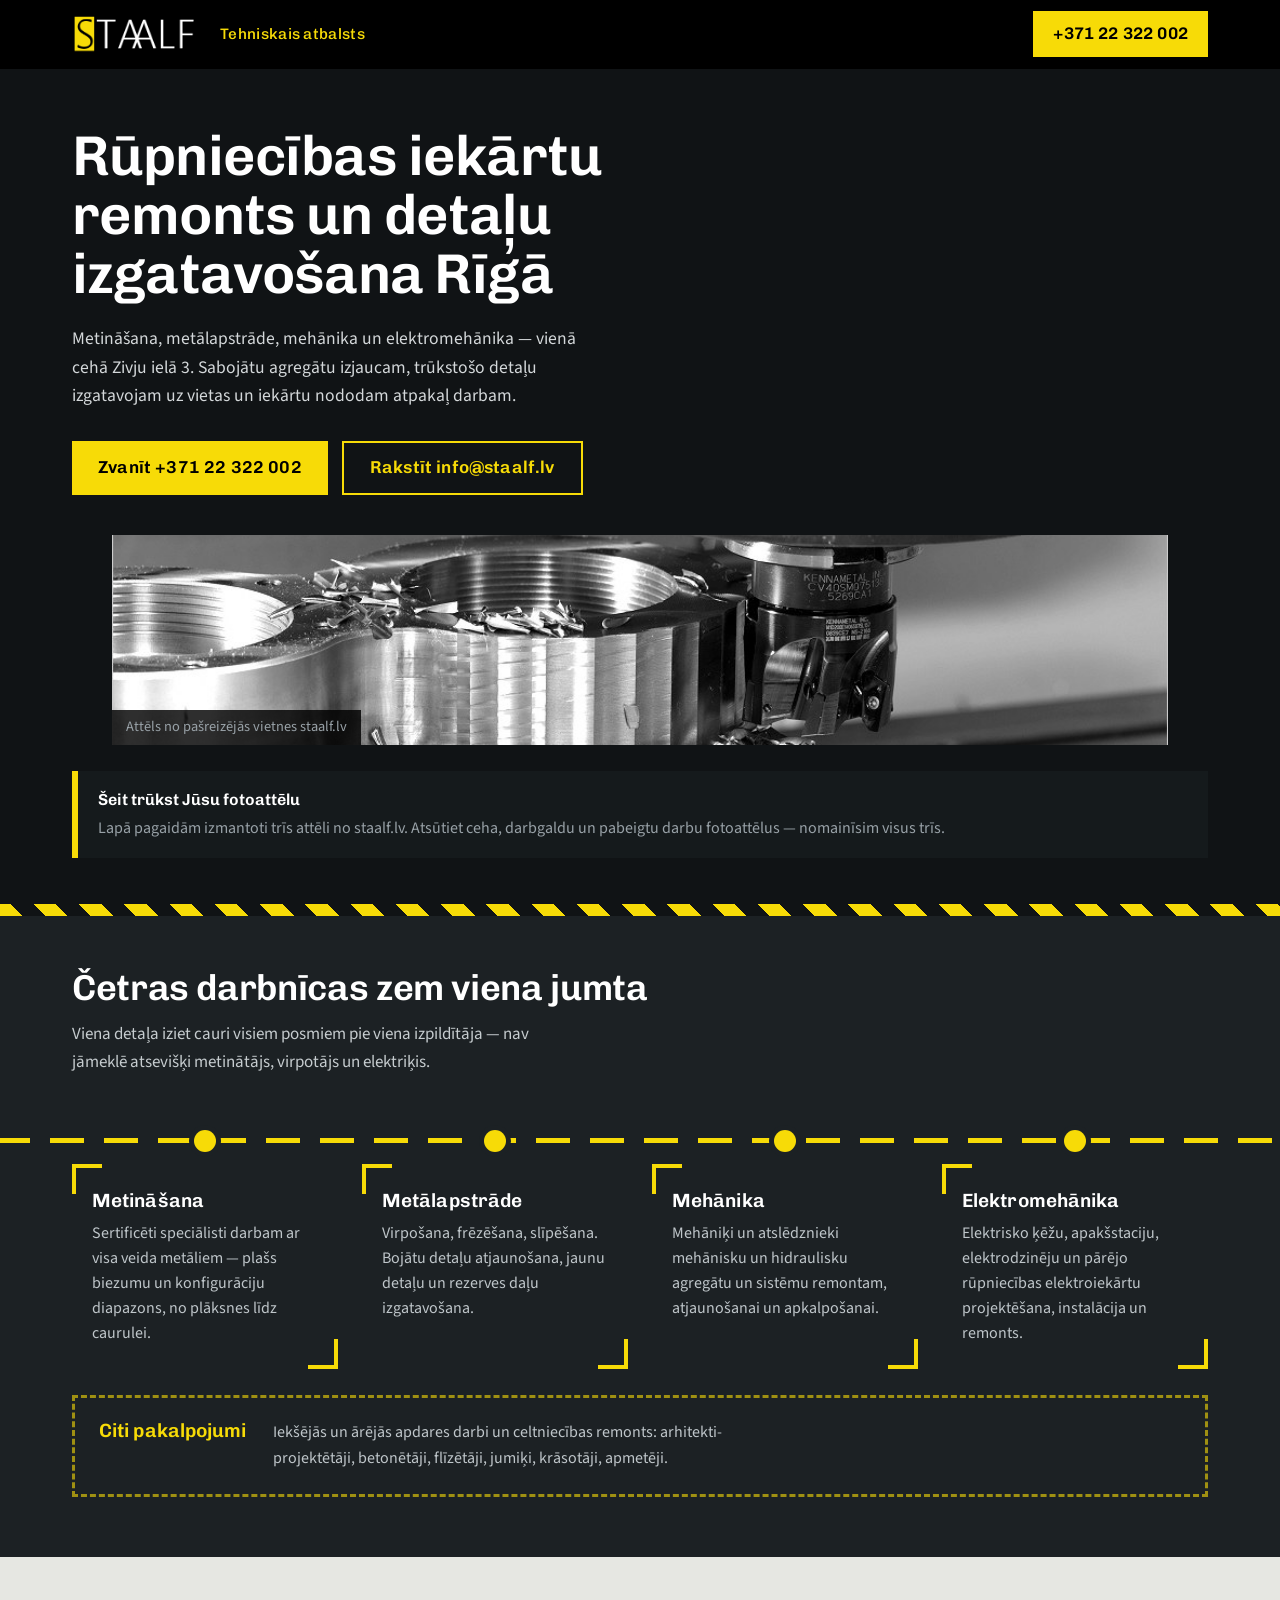
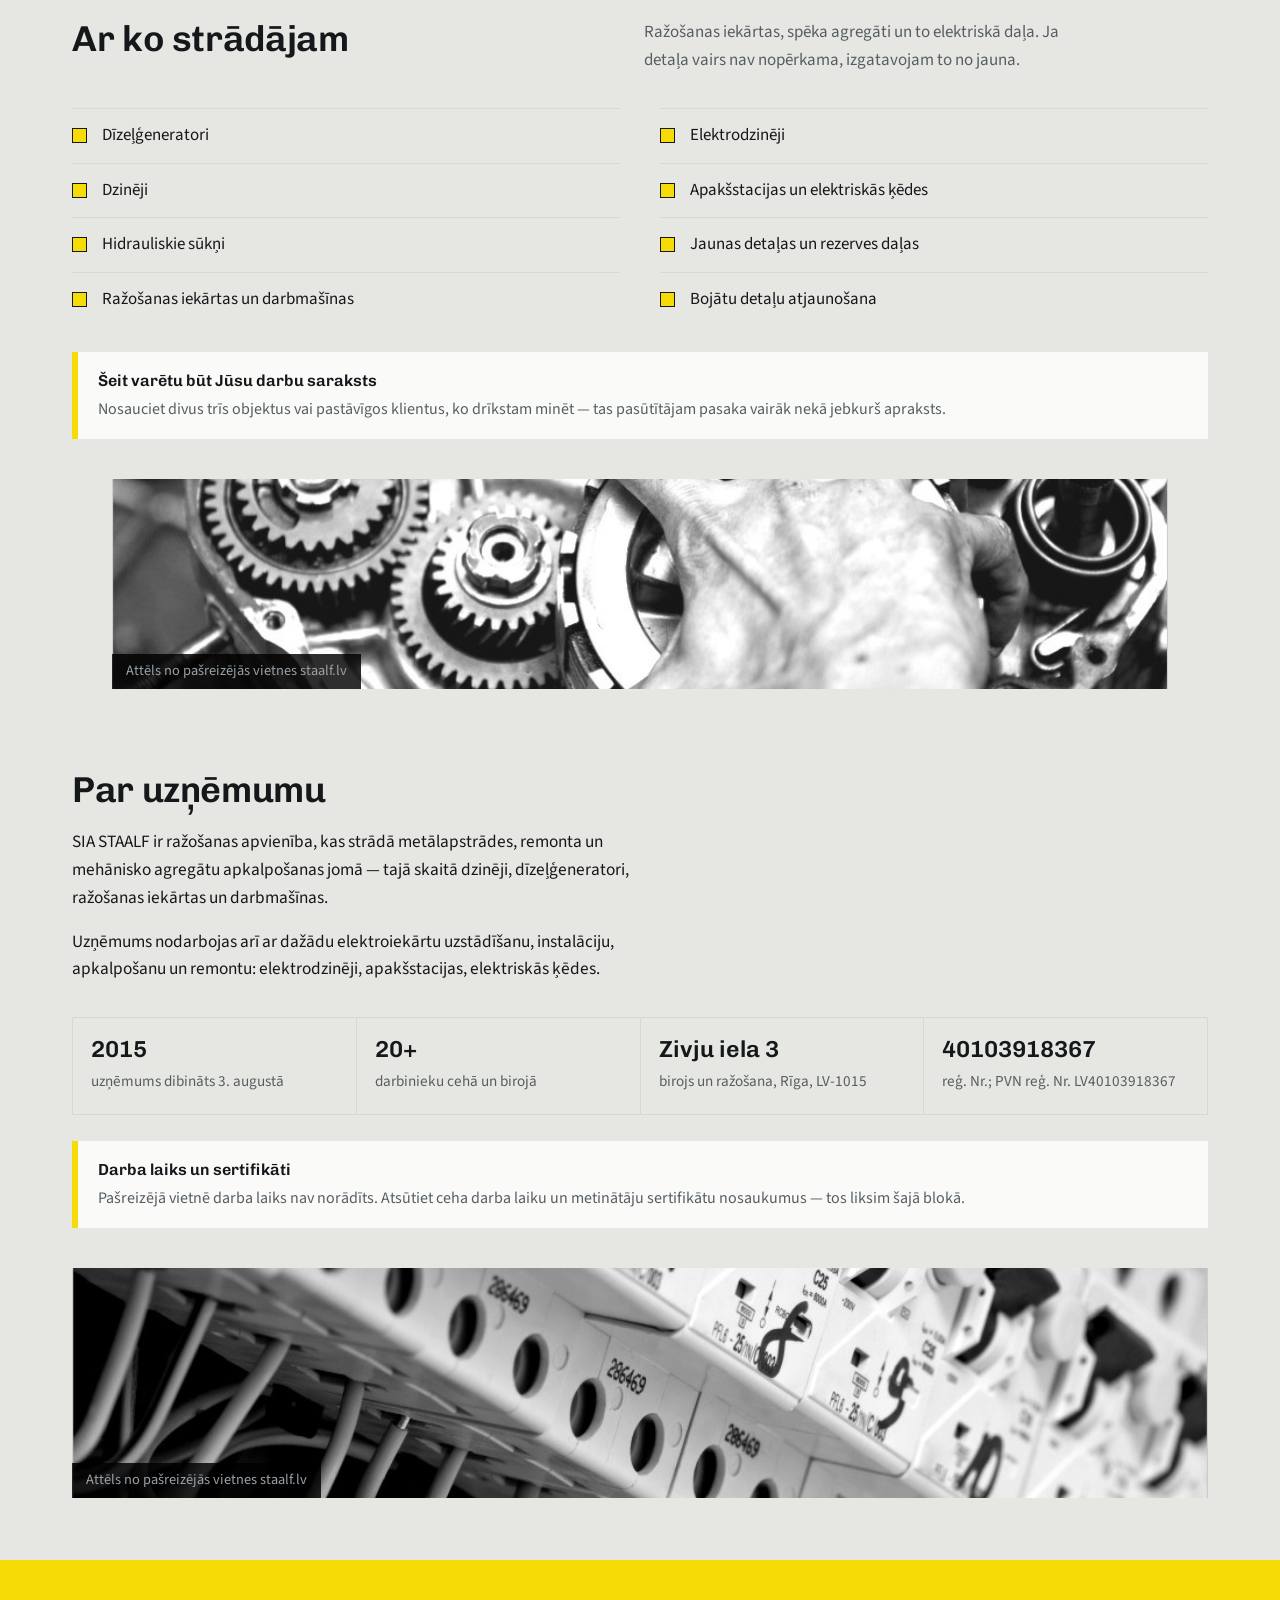
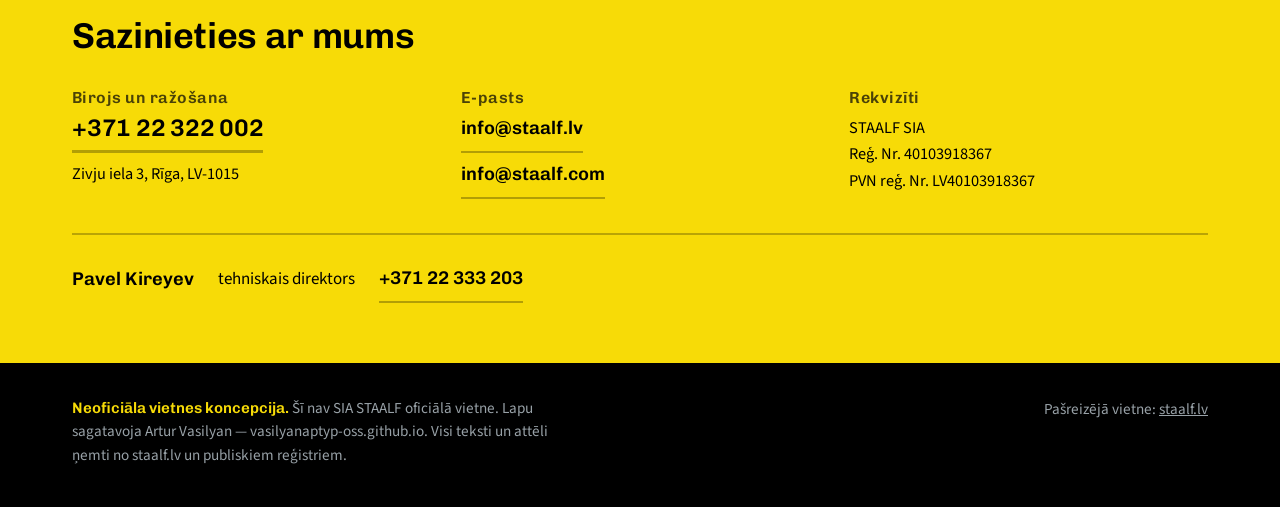
==== index.html @ da84c572 "Staalf, SIA: koncepcija (2026-09-28 09:44)" ====
<!DOCTYPE html>
<html lang="lv">
<head>
<meta name="robots" content="noindex, nofollow">
<meta charset="utf-8">
<meta name="viewport" content="width=device-width, initial-scale=1">
<title>STAALF — rūpniecības iekārtu remonts Rīgā</title>
<meta name="description" content="SIA STAALF: metināšana, metālapstrāde, mehānika un elektromehānika vienā cehā Zivju ielā 3, Rīgā. Remontējam dīzeļģeneratorus, sūkņus, darbmašīnas un elektrodzinējus.">
<meta property="og:title" content="STAALF — rūpniecības iekārtu remonts Rīgā">
<meta property="og:description" content="Metināšana, metālapstrāde, mehānika un elektromehānika vienā cehā Vecmīlgrāvī. Kopš 2015. gada.">
<meta property="og:type" content="website">
<link rel="icon" href="data:image/svg+xml,%3Csvg xmlns='http://www.w3.org/2000/svg' viewBox='0 0 32 32'%3E%3Crect width='32' height='32' fill='%23F7DB07'/%3E%3Ctext x='16' y='24' font-family='Helvetica,Arial,sans-serif' font-size='24' font-weight='500' text-anchor='middle' fill='%23101315'%3ES%3C/text%3E%3C/svg%3E">
<link rel="preconnect" href="https://fonts.googleapis.com">
<link rel="preconnect" href="https://fonts.gstatic.com" crossorigin>
<link rel="stylesheet" href="https://fonts.googleapis.com/css2?family=Chivo:wght@400;600;700&family=Source+Sans+3:wght@400;600&display=swap">
<style>
:root{
  --dz:#F7DB07;          /* signālā dzeltenā no STAALF logotipa */
  --dz-tumsa:#C9B206;
  --tinte:#101315;       /* ceha grīda */
  --betons:#1C2124;
  --betons-gaiss:#272D31;
  --terauds:#98A1A7;
  --putekli:#E6E7E2;     /* gaišais betons */
  --putekli-tumsi:#D6D8D1;
  --balts:#FAFAF8;
  --teksts:#15181A;
  --teksts-kluss:#565E63;
  --platums:1180px;
}
*{box-sizing:border-box}
html{-webkit-text-size-adjust:100%}
body{
  margin:0;
  background:var(--putekli);
  color:var(--teksts);
  font-family:"Source Sans 3",system-ui,-apple-system,"Segoe UI",sans-serif;
  font-size:17px;
  line-height:1.62;
  overflow-x:hidden;
}
img{max-width:100%;display:block}
a{color:inherit}
h1,h2,h3{font-family:Chivo,system-ui,"Segoe UI",sans-serif;font-weight:600;margin:0;line-height:1.1}
h1{font-size:clamp(2.05rem,5.4vw,3.5rem);letter-spacing:-.015em;line-height:1.05}
h2{font-size:clamp(1.55rem,3.3vw,2.25rem);letter-spacing:-.01em}
h3{font-size:1.2rem;font-weight:600;letter-spacing:.005em}
p{margin:0}
.ietvars{max-width:var(--platums);margin:0 auto;padding:0 22px}
:focus-visible{outline:3px solid var(--dz);outline-offset:3px}
.uz-dzeltena :focus-visible{outline-color:var(--tinte)}

/* ---------- galvene ---------- */
.galvene{background:#000;position:sticky;top:0;z-index:40;border-bottom:1px solid #000}
.galvene-in{display:flex;align-items:center;gap:20px;min-height:68px;padding-top:8px;padding-bottom:8px}
.logo{height:38px;width:auto;flex:none}
.sauklis{color:var(--dz);font-family:Chivo,sans-serif;font-weight:500;font-size:.95rem;letter-spacing:.02em;white-space:nowrap}
.galvene-atstarpe{flex:1 1 auto}
.galvenes-zvans{
  display:inline-flex;align-items:center;min-height:46px;padding:0 20px;
  background:var(--dz);color:#000;text-decoration:none;
  font-family:Chivo,sans-serif;font-weight:600;font-size:1.05rem;letter-spacing:.01em;
}
.galvenes-zvans:hover{background:#fff}

/* ---------- ievads ---------- */
.ievads{background:var(--tinte);color:var(--balts);padding:58px 0 0}
.ievads h1{color:#fff;max-width:17ch}
.lids{margin-top:22px;max-width:56ch;color:#D4D8DA;font-size:1.1rem}
.pogas{display:flex;flex-wrap:wrap;gap:14px;margin-top:30px}
.poga{
  display:inline-flex;align-items:center;justify-content:center;
  min-height:54px;padding:0 26px;text-decoration:none;
  font-family:Chivo,sans-serif;font-weight:600;font-size:1.08rem;letter-spacing:.01em;
}
.poga-galvena{background:var(--dz);color:#000}
.poga-galvena:hover{background:#fff}
.poga-otra{border:2px solid var(--dz);color:var(--dz)}
.poga-otra:hover{background:var(--dz);color:#000}

/* ---------- foto lentes ---------- */
.lente{margin-top:40px;position:relative;overflow:hidden;background:#000}
.lente img{width:100%;height:210px;object-fit:cover;object-position:center}
.lente-paraksts{
  position:absolute;left:0;bottom:0;
  background:rgba(0,0,0,.82);color:var(--terauds);
  font-size:.9rem;line-height:1.3;padding:8px 14px;
}
.lente-gaisa{margin:0}
.lente-gaisa img{height:230px}

/* ---------- brīdinājuma lente ---------- */
.bridinajums{
  height:12px;
  background:repeating-linear-gradient(45deg,var(--dz) 0 16px,var(--tinte) 16px 32px);
  margin-top:46px;
}

/* ---------- cehs ---------- */
.cehs{background:var(--betons);color:var(--balts);padding:52px 0 60px;overflow:hidden}
.cehs h2{color:#fff}
.cehs-ievads{margin-top:14px;max-width:58ch;color:#C6CCCF}
.posti-apvalks{margin-top:40px}
.rinda{display:grid;grid-template-columns:repeat(4,1fr);gap:24px}
.celins{position:relative;height:48px}
.marsruts{
  position:absolute;left:-400px;right:-400px;top:22px;height:5px;
  background:repeating-linear-gradient(90deg,var(--dz) 0 34px,transparent 34px 54px);
}
.punkti{position:absolute;inset:0}
.punkts{position:relative}
.punkts::before{
  content:"";position:absolute;left:50%;top:14px;margin-left:-11px;
  width:22px;height:22px;border-radius:50%;
  background:var(--dz);box-shadow:0 0 0 5px var(--betons);
}
.posti{position:relative}
.posts{position:relative;background:var(--betons);padding:26px 20px 24px}
.posts::before,.posts::after{
  content:"";position:absolute;width:26px;height:26px;pointer-events:none;
}
.posts::before{left:0;top:0;border-left:4px solid var(--dz);border-top:4px solid var(--dz)}
.posts::after{right:0;bottom:0;border-right:4px solid var(--dz);border-bottom:4px solid var(--dz)}
.posts h3{color:#fff}
.posts p{margin-top:10px;font-size:1rem;color:#BFC6CA;line-height:1.55}
.blakus{
  position:relative;z-index:1;margin-top:26px;background:var(--betons);
  border:3px dashed rgba(247,219,7,.6);padding:22px 24px;
  display:flex;flex-wrap:wrap;gap:8px 26px;align-items:baseline;
}
.blakus h3{color:var(--dz)}
.blakus p{color:#BFC6CA;font-size:1rem;max-width:64ch}

/* ---------- agregāti ---------- */
.agregati{padding:62px 0 8px}
.agregati-galva{display:grid;grid-template-columns:minmax(0,1fr) minmax(0,1.05fr);gap:34px;align-items:start}
.agregati-galva p{color:var(--teksts-kluss);max-width:54ch}
.saraksts{list-style:none;margin:34px 0 0;padding:0;columns:2;column-gap:40px}
.saraksts li{
  break-inside:avoid;padding:13px 0 13px 30px;position:relative;
  border-top:1px solid var(--putekli-tumsi);font-size:1.06rem;
}
.saraksts li::before{
  content:"";position:absolute;left:0;top:19px;width:13px;height:13px;
  background:var(--dz);border:1px solid var(--teksts);
}

/* ---------- par uzņēmumu ---------- */
.par{padding:56px 0 0}
.par-teksts{max-width:62ch;color:var(--teksts);font-size:1.08rem}
.par-teksts + .par-teksts{margin-top:16px}
.rekviziti{
  list-style:none;margin:34px 0 0;padding:0;
  display:grid;grid-template-columns:repeat(4,1fr);gap:1px;background:var(--putekli-tumsi);
  border:1px solid var(--putekli-tumsi);
}
.rekviziti li{background:var(--putekli);padding:18px 18px 20px}
.rekviziti b{display:block;font-family:Chivo,sans-serif;font-weight:600;font-size:1.45rem;line-height:1.15}
.rekviziti span{display:block;margin-top:6px;font-size:.95rem;color:var(--teksts-kluss)}

/* ---------- zaglušķi ---------- */
.trukst{
  margin-top:26px;border-left:6px solid var(--dz);background:var(--balts);
  padding:16px 20px;font-size:1rem;
}
.trukst b{font-family:Chivo,sans-serif;font-weight:600;display:block;margin-bottom:3px}
.trukst span{color:var(--teksts-kluss)}
.trukst-tumss{background:#151A1C;color:#C6CCCF}
.trukst-tumss b{color:#fff}
.trukst-tumss span{color:var(--terauds)}

/* ---------- kontakti ---------- */
.kontakti{background:var(--dz);color:#000;margin-top:62px;padding:56px 0 60px}
.kontakti h2{color:#000}
.kontakti-tikls{display:grid;grid-template-columns:repeat(3,1fr);gap:30px;margin-top:34px}
.kk h3{font-size:1rem;font-weight:600;letter-spacing:.03em;color:#4A4207}
.kk .liels{
  display:inline-flex;align-items:center;min-height:46px;
  font-family:Chivo,sans-serif;font-weight:600;font-size:1.5rem;letter-spacing:-.01em;
  color:#000;text-decoration:none;border-bottom:3px solid rgba(0,0,0,.28);
}
.kk .liels:hover{border-bottom-color:#000}
.kontakti .videjs{
  display:inline-flex;align-items:center;min-height:46px;
  font-family:Chivo,sans-serif;font-weight:600;font-size:1.15rem;
  color:#000;text-decoration:none;border-bottom:2px solid rgba(0,0,0,.28);
}
.kontakti .videjs:hover{border-bottom-color:#000}
.kk p{margin-top:8px;font-size:1.02rem}
.kk .piezime{color:#4A4207;font-size:.95rem}
.persona{margin-top:34px;border-top:2px solid rgba(0,0,0,.25);padding-top:22px;display:flex;flex-wrap:wrap;gap:6px 24px;align-items:center}
.persona strong{font-family:Chivo,sans-serif;font-weight:600;font-size:1.15rem}

/* ---------- pēda ---------- */
.peda{background:#000;color:var(--terauds);padding:34px 0 40px;font-size:.95rem}
.peda-in{display:flex;flex-wrap:wrap;gap:16px 40px;align-items:flex-start;justify-content:space-between}
.pometka{max-width:62ch;line-height:1.55}
.pometka b{color:var(--dz);font-family:Chivo,sans-serif;font-weight:600}
.peda a{color:var(--terauds)}

/* ---------- planšete ---------- */
@media (max-width:1000px){
  .rinda{grid-template-columns:repeat(2,1fr);gap:22px}
  .agregati-galva{grid-template-columns:1fr;gap:18px}
  .rekviziti{grid-template-columns:repeat(2,1fr)}
  .kontakti-tikls{grid-template-columns:repeat(2,1fr)}
}

/* ---------- telefons ---------- */
@media (max-width:640px){
  body{font-size:16.5px}
  .ietvars{padding:0 18px}
  .galvene-in{gap:12px;min-height:62px}
  .logo{height:30px}
  .sauklis{display:none}
  .galvenes-zvans{padding:0 15px;font-size:.98rem;min-height:44px}
  .ievads{padding-top:40px}
  .ievads h1{max-width:none}
  .lids{font-size:1.05rem;margin-top:18px}
  .pogas{gap:11px}
  .poga{width:100%;min-height:52px;font-size:1.02rem}
  .lente img{height:170px}
  .lente-gaisa img{height:190px}
  .bridinajums{margin-top:34px}
  .cehs{padding:40px 0 46px}
  .celins{display:none}
  .posti{grid-template-columns:1fr;gap:18px;padding-left:30px}
  .posti::before{
    content:"";position:absolute;left:6px;top:0;bottom:0;width:5px;
    background:repeating-linear-gradient(180deg,var(--dz) 0 30px,transparent 30px 50px);
  }
  .posts{padding:22px 18px 20px}
  .blakus{display:block}
  .blakus p{margin-top:8px}
  .agregati{padding-top:46px}
  .saraksts{columns:1;margin-top:26px}
  .par{padding-top:44px}
  .rekviziti{grid-template-columns:1fr}
  .kontakti{margin-top:48px;padding:42px 0 48px}
  .kontakti-tikls{grid-template-columns:1fr;gap:24px}
  .kk .liels{font-size:1.32rem}
  .peda-in{display:block}
  .peda-in > * + *{margin-top:14px}
}

/* Uz lapas nav automātiskas kustības — tikai krāsu maiņa pie kursora. */
</style>
</head>
<body>

<header class="galvene">
  <div class="ietvars galvene-in">
    <img class="logo" src="img/logo.png" alt="STAALF" width="300" height="89">
    <span class="sauklis">Tehniskais atbalsts</span>
    <span class="galvene-atstarpe"></span>
    <a class="galvenes-zvans" href="tel:+37122322002">+371 22 322 002</a>
  </div>
</header>

<main>

  <section class="ievads">
    <div class="ietvars">
      <h1>Rūpniecības iekārtu remonts un detaļu izgatavošana Rīgā</h1>
      <p class="lids">Metināšana, metālapstrāde, mehānika un elektromehānika — vienā cehā Zivju ielā 3. Sabojātu agregātu izjaucam, trūkstošo detaļu izgatavojam uz vietas un iekārtu nododam atpakaļ darbam.</p>
      <div class="pogas">
        <a class="poga poga-galvena" href="tel:+37122322002">Zvanīt +371 22 322 002</a>
        <a class="poga poga-otra" href="mailto:info@staalf.lv">Rakstīt info@staalf.lv</a>
      </div>
    </div>
    <div class="ietvars">
      <figure class="lente">
        <img src="img/metalapstrade.jpg" alt="Frēzēšana darbmašīnā: griezējinstruments apstrādā metāla detaļu" width="980" height="350">
        <figcaption class="lente-paraksts">Attēls no pašreizējās vietnes staalf.lv</figcaption>
      </figure>
      <div class="trukst trukst-tumss" data-zaglushka="фотографии цеха и работ клиента — сейчас стоят три кадра с их нынешнего сайта">
        <b>Šeit trūkst Jūsu fotoattēlu</b>
        <span>Lapā pagaidām izmantoti trīs attēli no staalf.lv. Atsūtiet ceha, darbgaldu un pabeigtu darbu fotoattēlus — nomainīsim visus trīs.</span>
      </div>
    </div>
    <div class="bridinajums"></div>
  </section>

  <section class="cehs">
    <div class="ietvars">
      <h2>Četras darbnīcas zem viena jumta</h2>
      <p class="cehs-ievads">Viena detaļa iziet cauri visiem posmiem pie viena izpildītāja — nav jāmeklē atsevišķi metinātājs, virpotājs un elektriķis.</p>

      <div class="posti-apvalks">
        <div class="celins" aria-hidden="true">
          <div class="marsruts"></div>
          <div class="punkti rinda"><i class="punkts"></i><i class="punkts"></i><i class="punkts"></i><i class="punkts"></i></div>
        </div>
        <div class="posti rinda">
          <article class="posts">
            <h3>Metināšana</h3>
            <p>Sertificēti speciālisti darbam ar visa veida metāliem — plašs biezumu un konfigurāciju diapazons, no plāksnes līdz caurulei.</p>
          </article>
          <article class="posts">
            <h3>Metālapstrāde</h3>
            <p>Virpošana, frēzēšana, slīpēšana. Bojātu detaļu atjaunošana, jaunu detaļu un rezerves daļu izgatavošana.</p>
          </article>
          <article class="posts">
            <h3>Mehānika</h3>
            <p>Mehāniķi un atslēdznieki mehānisku un hidraulisku agregātu un sistēmu remontam, atjaunošanai un apkalpošanai.</p>
          </article>
          <article class="posts">
            <h3>Elektromehānika</h3>
            <p>Elektrisko ķēžu, apakšstaciju, elektrodzinēju un pārējo rūpniecības elektroiekārtu projektēšana, instalācija un remonts.</p>
          </article>
        </div>
        <div class="blakus">
          <h3>Citi pakalpojumi</h3>
          <p>Iekšējās un ārējās apdares darbi un celtniecības remonts: arhitekti-projektētāji, betonētāji, flīzētāji, jumiķi, krāsotāji, apmetēji.</p>
        </div>
      </div>
    </div>
  </section>

  <section class="agregati">
    <div class="ietvars">
      <div class="agregati-galva">
        <h2>Ar ko strādājam</h2>
        <p>Ražošanas iekārtas, spēka agregāti un to elektriskā daļa. Ja detaļa vairs nav nopērkama, izgatavojam to no jauna.</p>
      </div>
      <ul class="saraksts">
        <li>Dīzeļģeneratori</li>
        <li>Dzinēji</li>
        <li>Hidrauliskie sūkņi</li>
        <li>Ražošanas iekārtas un darbmašīnas</li>
        <li>Elektrodzinēji</li>
        <li>Apakšstacijas un elektriskās ķēdes</li>
        <li>Jaunas detaļas un rezerves daļas</li>
        <li>Bojātu detaļu atjaunošana</li>
      </ul>
      <div class="trukst" data-zaglushka="объекты или постоянные клиенты, которых можно назвать на сайте">
        <b>Šeit varētu būt Jūsu darbu saraksts</b>
        <span>Nosauciet divus trīs objektus vai pastāvīgos klientus, ko drīkstam minēt — tas pasūtītājam pasaka vairāk nekā jebkurš apraksts.</span>
      </div>
    </div>
    <div class="ietvars">
      <figure class="lente">
        <img src="img/mehanika.jpg" alt="Meistara rokas pie izjaukta mehāniska agregāta ar zobratiem" width="980" height="350">
        <figcaption class="lente-paraksts">Attēls no pašreizējās vietnes staalf.lv</figcaption>
      </figure>
    </div>
  </section>

  <section class="par">
    <div class="ietvars">
      <h2>Par uzņēmumu</h2>
      <p class="par-teksts" style="margin-top:18px">SIA STAALF ir ražošanas apvienība, kas strādā metālapstrādes, remonta un mehānisko agregātu apkalpošanas jomā — tajā skaitā dzinēji, dīzeļģeneratori, ražošanas iekārtas un darbmašīnas.</p>
      <p class="par-teksts">Uzņēmums nodarbojas arī ar dažādu elektroiekārtu uzstādīšanu, instalāciju, apkalpošanu un remontu: elektrodzinēji, apakšstacijas, elektriskās ķēdes.</p>
      <ul class="rekviziti">
        <li><b>2015</b><span>uzņēmums dibināts 3. augustā</span></li>
        <li><b>20+</b><span>darbinieku cehā un birojā</span></li>
        <li><b>Zivju iela 3</b><span>birojs un ražošana, Rīga, LV-1015</span></li>
        <li><b>40103918367</b><span>reģ. Nr.; PVN reģ. Nr. LV40103918367</span></li>
      </ul>
      <div class="trukst" data-zaglushka="часы работы цеха и сертификаты сварщиков — подтвердить у клиента">
        <b>Darba laiks un sertifikāti</b>
        <span>Pašreizējā vietnē darba laiks nav norādīts. Atsūtiet ceha darba laiku un metinātāju sertifikātu nosaukumus — tos liksim šajā blokā.</span>
      </div>
    </div>
    <div class="ietvars">
      <figure class="lente lente-gaisa" style="margin-top:40px">
        <img src="img/elektromehanika.jpg" alt="Rinda automātslēdžu elektrosadales skapī ar pievienotiem vadiem" width="980" height="350">
        <figcaption class="lente-paraksts">Attēls no pašreizējās vietnes staalf.lv</figcaption>
      </figure>
    </div>
  </section>

  <section class="kontakti uz-dzeltena">
    <div class="ietvars">
      <h2>Sazinieties ar mums</h2>
      <div class="kontakti-tikls">
        <div class="kk">
          <h3>Birojs un ražošana</h3>
          <a class="liels" href="tel:+37122322002">+371 22 322 002</a>
          <p>Zivju iela 3, Rīga, LV-1015</p>
        </div>
        <div class="kk">
          <h3>E-pasts</h3>
          <a class="videjs" href="mailto:info@staalf.lv">info@staalf.lv</a><br>
          <a class="videjs" href="mailto:info@staalf.com">info@staalf.com</a>
        </div>
        <div class="kk">
          <h3>Rekvizīti</h3>
          <p>STAALF SIA<br>Reģ. Nr. 40103918367<br>PVN reģ. Nr. LV40103918367</p>
        </div>
      </div>
      <div class="persona">
        <strong>Pavel Kireyev</strong>
        <span>tehniskais direktors</span>
        <a class="videjs" href="tel:+37122333203">+371 22 333 203</a>
      </div>
    </div>
  </section>

</main>

<footer class="peda">
  <div class="ietvars peda-in">
    <p class="pometka" data-kontsept-pometka>
      <b>Neoficiāla vietnes koncepcija.</b> Šī nav SIA STAALF oficiālā vietne. Lapu sagatavoja Artur Vasilyan — vasilyanaptyp-oss.github.io. Visi teksti un attēli ņemti no staalf.lv un publiskiem reģistriem.
    </p>
    <p>Pašreizējā vietne: <a href="https://staalf.lv/">staalf.lv</a></p>
  </div>
</footer>

</body>
</html>
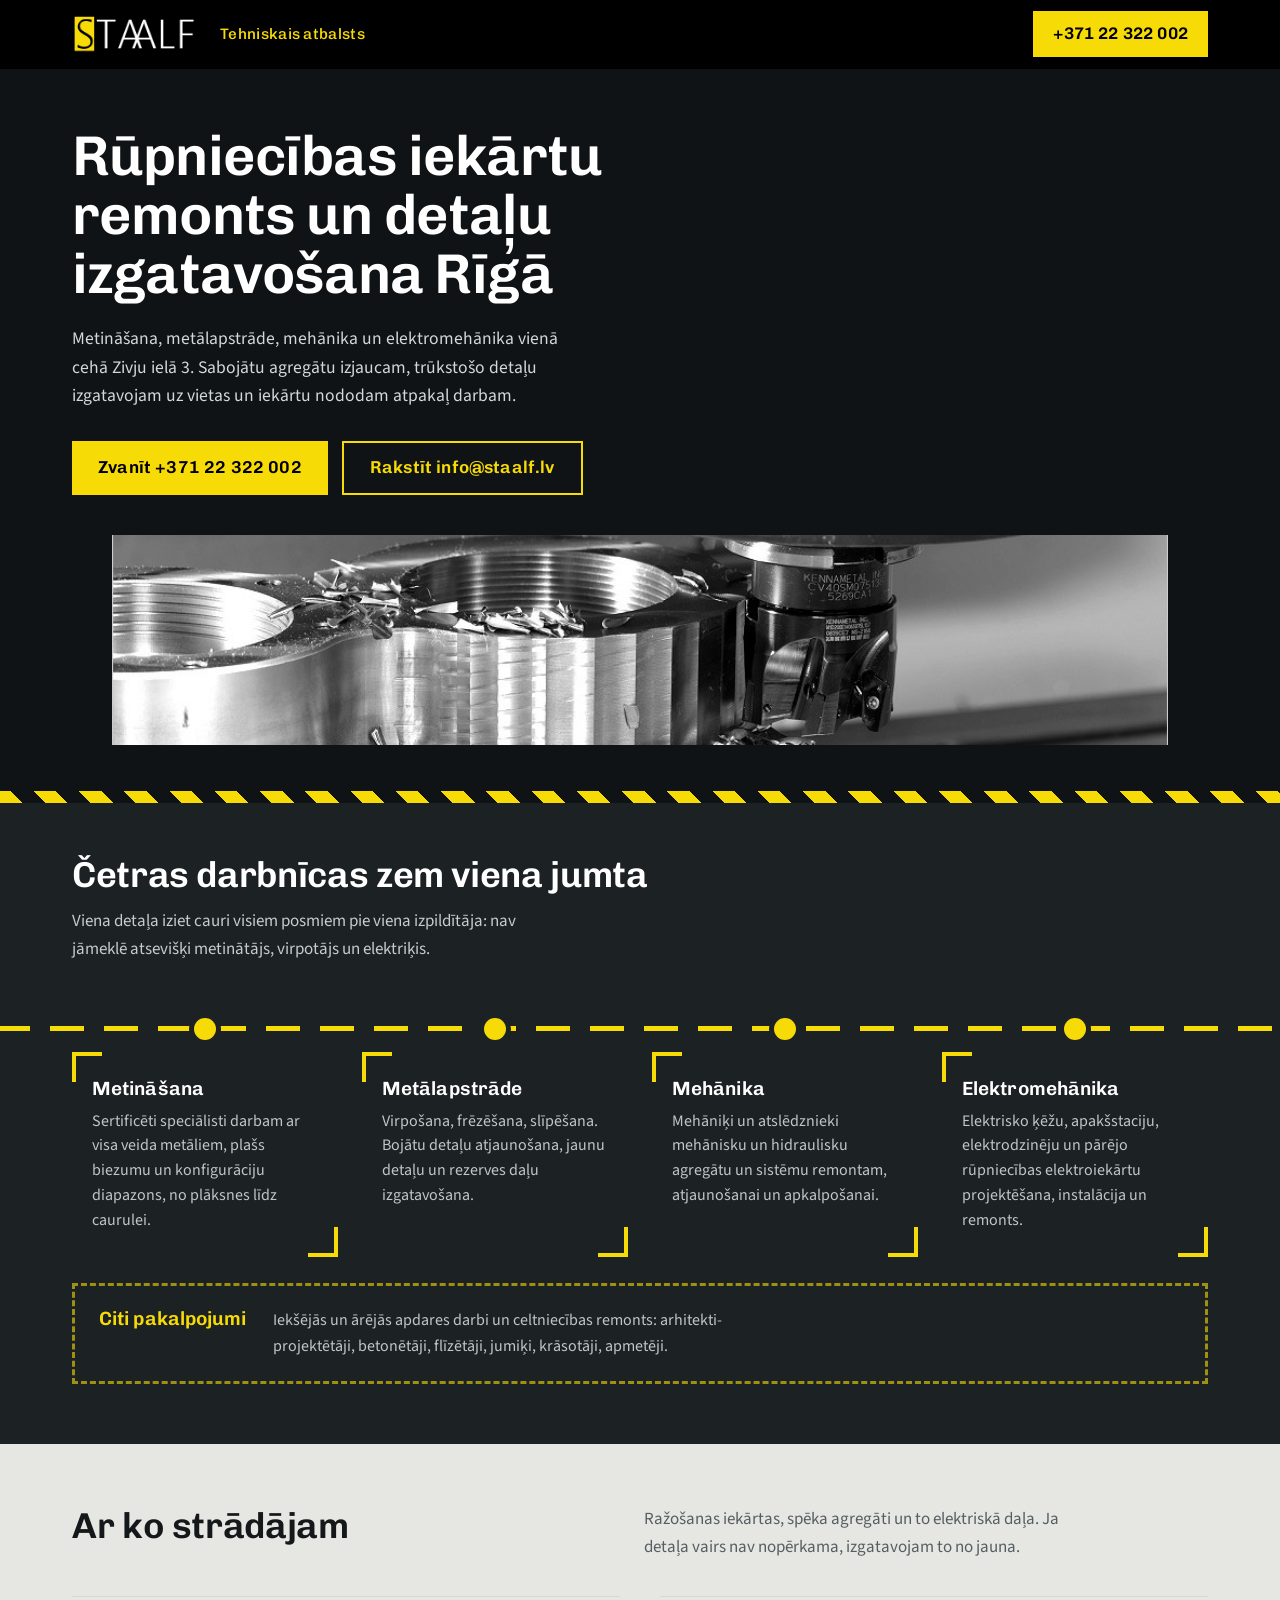
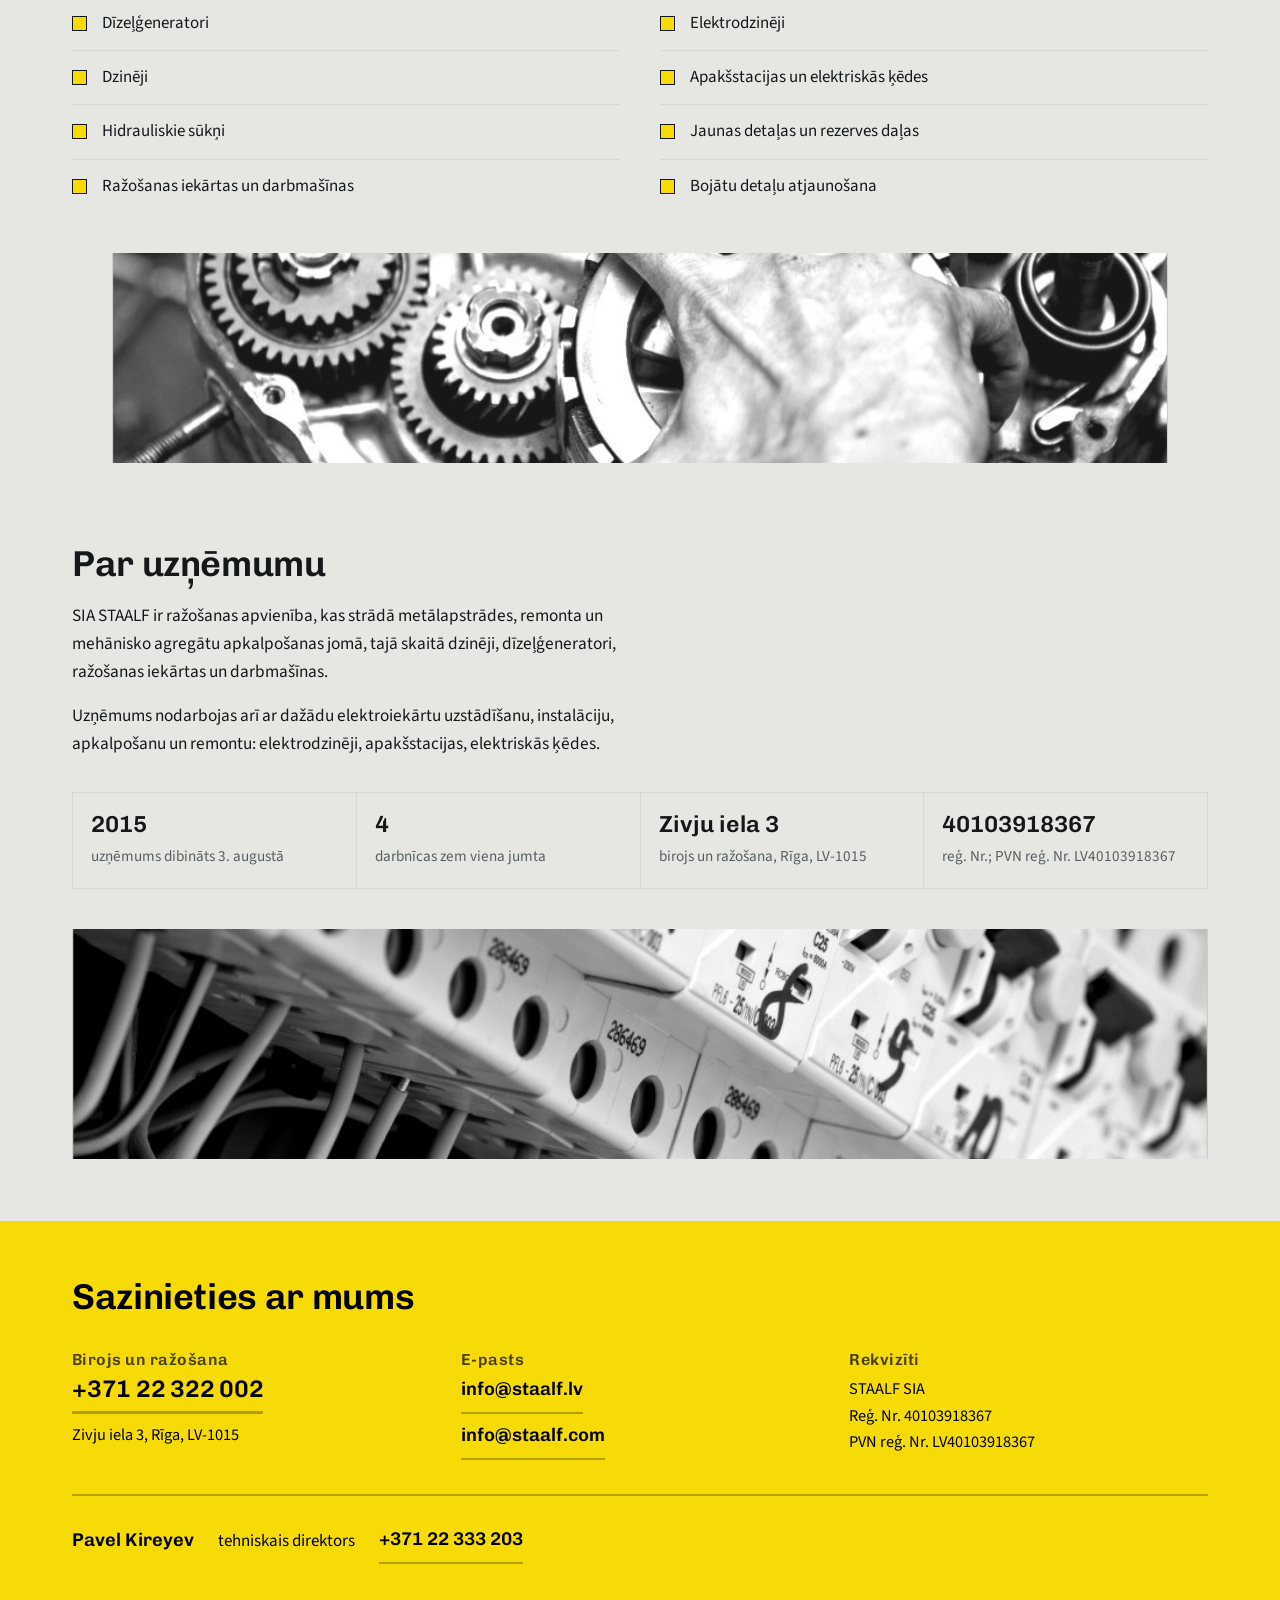
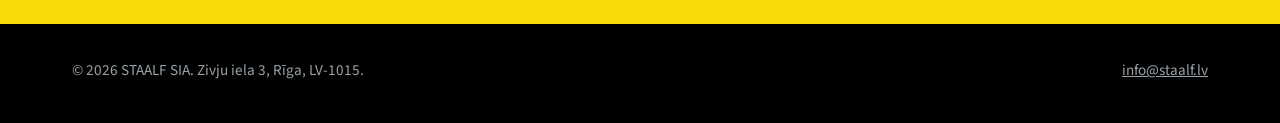
==== commit 1632b514: "Remove placeholder blocks, image source captions and concept footer; drop unverified staff count; no" ====
--- a/index.html
+++ b/index.html
@@ -4,9 +4,9 @@
 <meta name="robots" content="noindex, nofollow">
 <meta charset="utf-8">
 <meta name="viewport" content="width=device-width, initial-scale=1">
-<title>STAALF — rūpniecības iekārtu remonts Rīgā</title>
+<title>STAALF: rūpniecības iekārtu remonts Rīgā</title>
 <meta name="description" content="SIA STAALF: metināšana, metālapstrāde, mehānika un elektromehānika vienā cehā Zivju ielā 3, Rīgā. Remontējam dīzeļģeneratorus, sūkņus, darbmašīnas un elektrodzinējus.">
-<meta property="og:title" content="STAALF — rūpniecības iekārtu remonts Rīgā">
+<meta property="og:title" content="STAALF: rūpniecības iekārtu remonts Rīgā">
 <meta property="og:description" content="Metināšana, metālapstrāde, mehānika un elektromehānika vienā cehā Vecmīlgrāvī. Kopš 2015. gada.">
 <meta property="og:type" content="website">
 <link rel="icon" href="data:image/svg+xml,%3Csvg xmlns='http://www.w3.org/2000/svg' viewBox='0 0 32 32'%3E%3Crect width='32' height='32' fill='%23F7DB07'/%3E%3Ctext x='16' y='24' font-family='Helvetica,Arial,sans-serif' font-size='24' font-weight='500' text-anchor='middle' fill='%23101315'%3ES%3C/text%3E%3C/svg%3E">
@@ -262,7 +262,7 @@
   <section class="ievads">
     <div class="ietvars">
       <h1>Rūpniecības iekārtu remonts un detaļu izgatavošana Rīgā</h1>
-      <p class="lids">Metināšana, metālapstrāde, mehānika un elektromehānika — vienā cehā Zivju ielā 3. Sabojātu agregātu izjaucam, trūkstošo detaļu izgatavojam uz vietas un iekārtu nododam atpakaļ darbam.</p>
+      <p class="lids">Metināšana, metālapstrāde, mehānika un elektromehānika vienā cehā Zivju ielā 3. Sabojātu agregātu izjaucam, trūkstošo detaļu izgatavojam uz vietas un iekārtu nododam atpakaļ darbam.</p>
       <div class="pogas">
         <a class="poga poga-galvena" href="tel:+37122322002">Zvanīt +371 22 322 002</a>
         <a class="poga poga-otra" href="mailto:info@staalf.lv">Rakstīt info@staalf.lv</a>
@@ -271,12 +271,7 @@
     <div class="ietvars">
       <figure class="lente">
         <img src="img/metalapstrade.jpg" alt="Frēzēšana darbmašīnā: griezējinstruments apstrādā metāla detaļu" width="980" height="350">
-        <figcaption class="lente-paraksts">Attēls no pašreizējās vietnes staalf.lv</figcaption>
       </figure>
-      <div class="trukst trukst-tumss" data-zaglushka="фотографии цеха и работ клиента — сейчас стоят три кадра с их нынешнего сайта">
-        <b>Šeit trūkst Jūsu fotoattēlu</b>
-        <span>Lapā pagaidām izmantoti trīs attēli no staalf.lv. Atsūtiet ceha, darbgaldu un pabeigtu darbu fotoattēlus — nomainīsim visus trīs.</span>
-      </div>
     </div>
     <div class="bridinajums"></div>
   </section>
@@ -284,7 +279,7 @@
   <section class="cehs">
     <div class="ietvars">
       <h2>Četras darbnīcas zem viena jumta</h2>
-      <p class="cehs-ievads">Viena detaļa iziet cauri visiem posmiem pie viena izpildītāja — nav jāmeklē atsevišķi metinātājs, virpotājs un elektriķis.</p>
+      <p class="cehs-ievads">Viena detaļa iziet cauri visiem posmiem pie viena izpildītāja: nav jāmeklē atsevišķi metinātājs, virpotājs un elektriķis.</p>
 
       <div class="posti-apvalks">
         <div class="celins" aria-hidden="true">
@@ -294,7 +289,7 @@
         <div class="posti rinda">
           <article class="posts">
             <h3>Metināšana</h3>
-            <p>Sertificēti speciālisti darbam ar visa veida metāliem — plašs biezumu un konfigurāciju diapazons, no plāksnes līdz caurulei.</p>
+            <p>Sertificēti speciālisti darbam ar visa veida metāliem, plašs biezumu un konfigurāciju diapazons, no plāksnes līdz caurulei.</p>
           </article>
           <article class="posts">
             <h3>Metālapstrāde</h3>
@@ -333,15 +328,10 @@
         <li>Jaunas detaļas un rezerves daļas</li>
         <li>Bojātu detaļu atjaunošana</li>
       </ul>
-      <div class="trukst" data-zaglushka="объекты или постоянные клиенты, которых можно назвать на сайте">
-        <b>Šeit varētu būt Jūsu darbu saraksts</b>
-        <span>Nosauciet divus trīs objektus vai pastāvīgos klientus, ko drīkstam minēt — tas pasūtītājam pasaka vairāk nekā jebkurš apraksts.</span>
-      </div>
     </div>
     <div class="ietvars">
       <figure class="lente">
         <img src="img/mehanika.jpg" alt="Meistara rokas pie izjaukta mehāniska agregāta ar zobratiem" width="980" height="350">
-        <figcaption class="lente-paraksts">Attēls no pašreizējās vietnes staalf.lv</figcaption>
       </figure>
     </div>
   </section>
@@ -349,23 +339,18 @@
   <section class="par">
     <div class="ietvars">
       <h2>Par uzņēmumu</h2>
-      <p class="par-teksts" style="margin-top:18px">SIA STAALF ir ražošanas apvienība, kas strādā metālapstrādes, remonta un mehānisko agregātu apkalpošanas jomā — tajā skaitā dzinēji, dīzeļģeneratori, ražošanas iekārtas un darbmašīnas.</p>
+      <p class="par-teksts" style="margin-top:18px">SIA STAALF ir ražošanas apvienība, kas strādā metālapstrādes, remonta un mehānisko agregātu apkalpošanas jomā, tajā skaitā dzinēji, dīzeļģeneratori, ražošanas iekārtas un darbmašīnas.</p>
       <p class="par-teksts">Uzņēmums nodarbojas arī ar dažādu elektroiekārtu uzstādīšanu, instalāciju, apkalpošanu un remontu: elektrodzinēji, apakšstacijas, elektriskās ķēdes.</p>
       <ul class="rekviziti">
         <li><b>2015</b><span>uzņēmums dibināts 3. augustā</span></li>
-        <li><b>20+</b><span>darbinieku cehā un birojā</span></li>
+        <li><b>4</b><span>darbnīcas zem viena jumta</span></li>
         <li><b>Zivju iela 3</b><span>birojs un ražošana, Rīga, LV-1015</span></li>
         <li><b>40103918367</b><span>reģ. Nr.; PVN reģ. Nr. LV40103918367</span></li>
       </ul>
-      <div class="trukst" data-zaglushka="часы работы цеха и сертификаты сварщиков — подтвердить у клиента">
-        <b>Darba laiks un sertifikāti</b>
-        <span>Pašreizējā vietnē darba laiks nav norādīts. Atsūtiet ceha darba laiku un metinātāju sertifikātu nosaukumus — tos liksim šajā blokā.</span>
-      </div>
     </div>
     <div class="ietvars">
       <figure class="lente lente-gaisa" style="margin-top:40px">
         <img src="img/elektromehanika.jpg" alt="Rinda automātslēdžu elektrosadales skapī ar pievienotiem vadiem" width="980" height="350">
-        <figcaption class="lente-paraksts">Attēls no pašreizējās vietnes staalf.lv</figcaption>
       </figure>
     </div>
   </section>
@@ -401,10 +386,8 @@
 
 <footer class="peda">
   <div class="ietvars peda-in">
-    <p class="pometka" data-kontsept-pometka>
-      <b>Neoficiāla vietnes koncepcija.</b> Šī nav SIA STAALF oficiālā vietne. Lapu sagatavoja Artur Vasilyan — vasilyanaptyp-oss.github.io. Visi teksti un attēli ņemti no staalf.lv un publiskiem reģistriem.
-    </p>
-    <p>Pašreizējā vietne: <a href="https://staalf.lv/">staalf.lv</a></p>
+    <p>© 2026 STAALF SIA. Zivju iela 3, Rīga, LV-1015.</p>
+    <p><a href="mailto:info@staalf.lv">info@staalf.lv</a></p>
   </div>
 </footer>
 
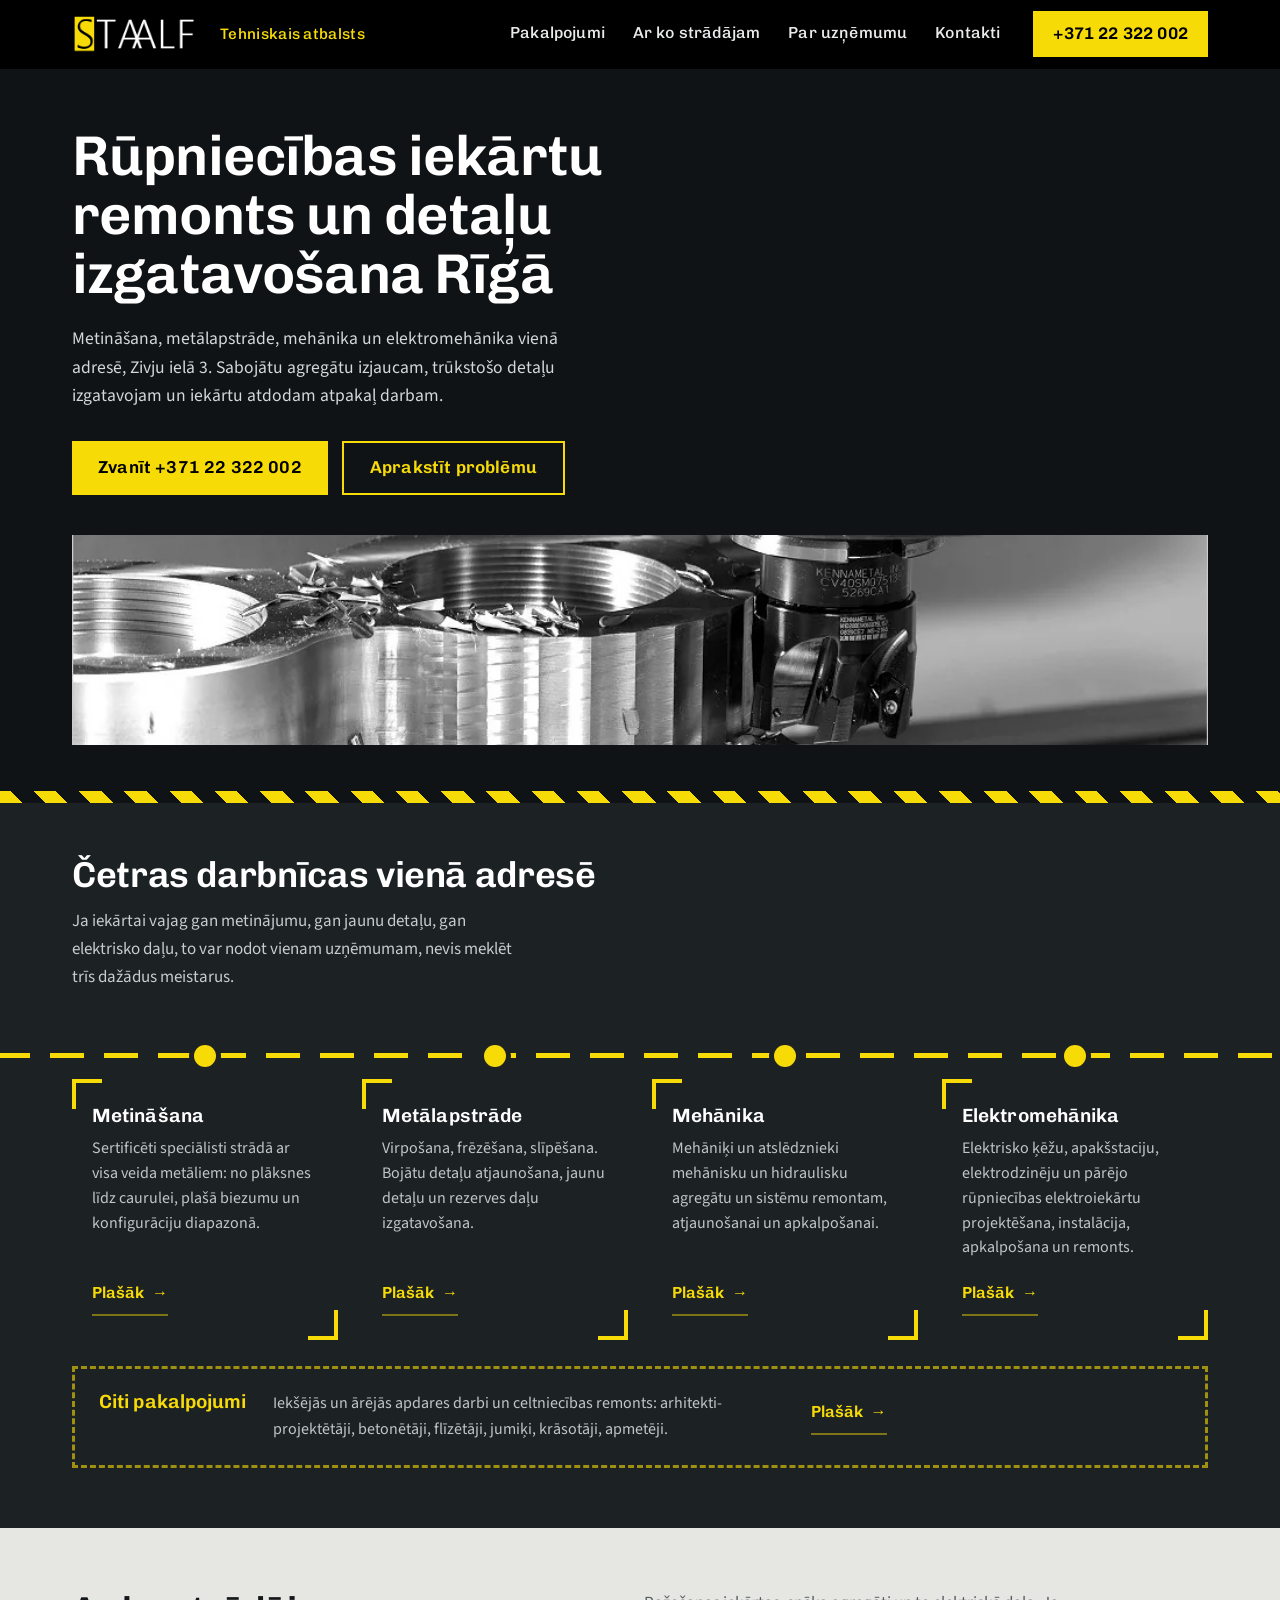
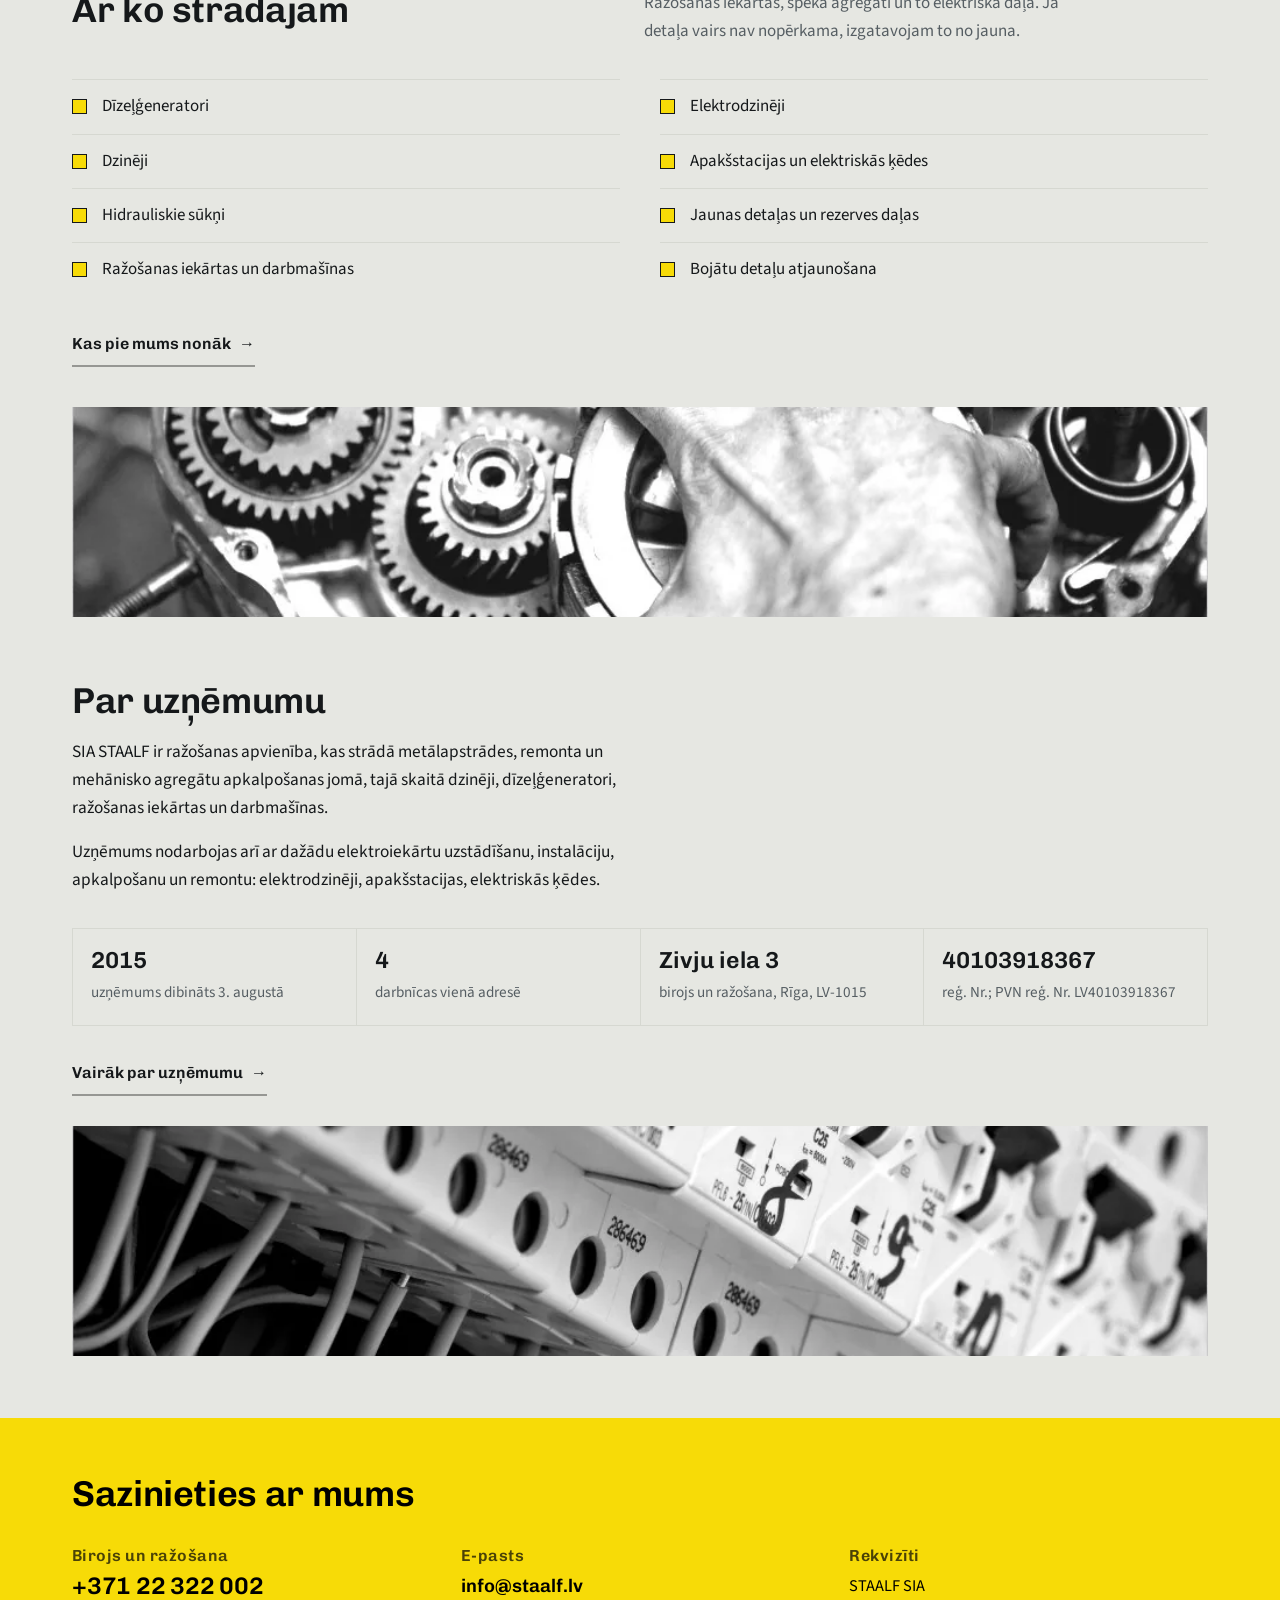
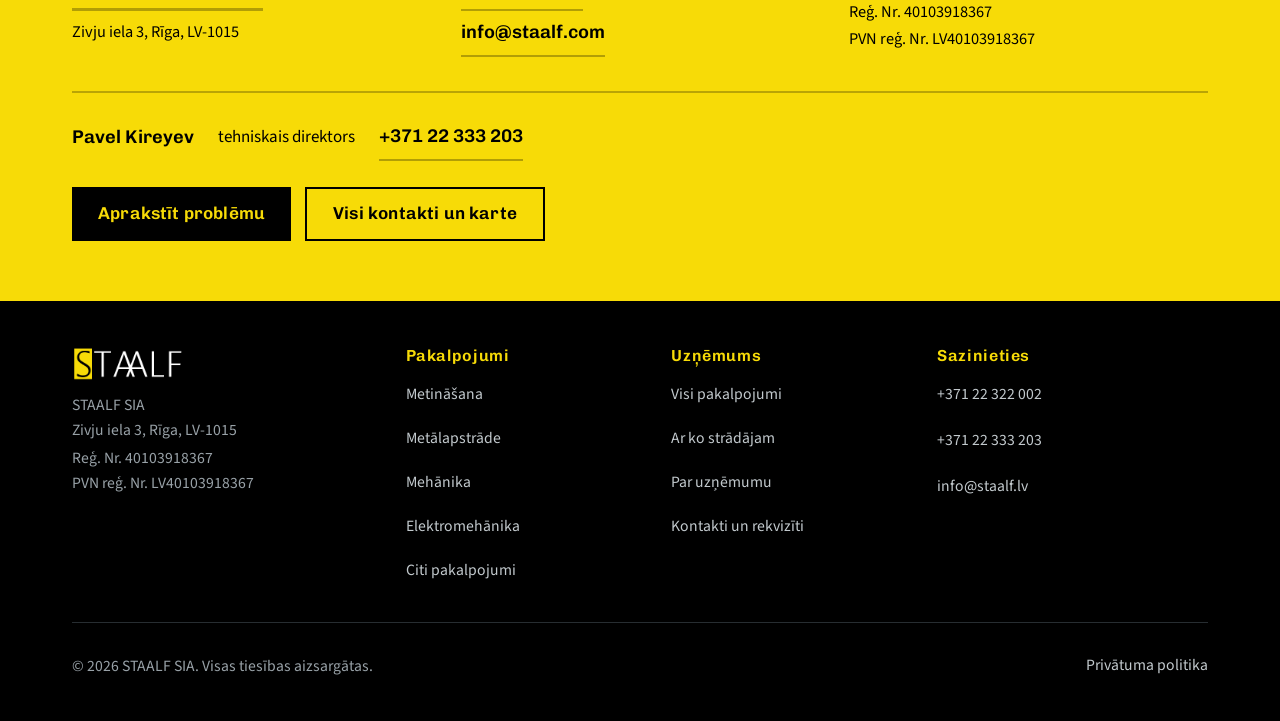
==== commit d47ceb09: "Full site: 12 pages (4 workshops, other services, equipment, company, contacts with form and map, pr" ====
--- a/index.html
+++ b/index.html
@@ -1,276 +1,55 @@
 <!DOCTYPE html>
 <html lang="lv">
 <head>
+<meta charset="utf-8">
 <meta name="robots" content="noindex, nofollow">
-<meta charset="utf-8">
 <meta name="viewport" content="width=device-width, initial-scale=1">
 <title>STAALF: rūpniecības iekārtu remonts Rīgā</title>
-<meta name="description" content="SIA STAALF: metināšana, metālapstrāde, mehānika un elektromehānika vienā cehā Zivju ielā 3, Rīgā. Remontējam dīzeļģeneratorus, sūkņus, darbmašīnas un elektrodzinējus.">
+<meta name="description" content="SIA STAALF: metināšana, metālapstrāde, mehānika un elektromehānika Zivju ielā 3, Rīgā. Remontējam dīzeļģeneratorus, sūkņus, darbmašīnas un elektrodzinējus.">
 <meta property="og:title" content="STAALF: rūpniecības iekārtu remonts Rīgā">
-<meta property="og:description" content="Metināšana, metālapstrāde, mehānika un elektromehānika vienā cehā Vecmīlgrāvī. Kopš 2015. gada.">
+<meta property="og:description" content="SIA STAALF: metināšana, metālapstrāde, mehānika un elektromehānika Zivju ielā 3, Rīgā. Remontējam dīzeļģeneratorus, sūkņus, darbmašīnas un elektrodzinējus.">
 <meta property="og:type" content="website">
+<meta property="og:locale" content="lv_LV">
 <link rel="icon" href="data:image/svg+xml,%3Csvg xmlns='http://www.w3.org/2000/svg' viewBox='0 0 32 32'%3E%3Crect width='32' height='32' fill='%23F7DB07'/%3E%3Ctext x='16' y='24' font-family='Helvetica,Arial,sans-serif' font-size='24' font-weight='500' text-anchor='middle' fill='%23101315'%3ES%3C/text%3E%3C/svg%3E">
-<link rel="preconnect" href="https://fonts.googleapis.com">
-<link rel="preconnect" href="https://fonts.gstatic.com" crossorigin>
-<link rel="stylesheet" href="https://fonts.googleapis.com/css2?family=Chivo:wght@400;600;700&family=Source+Sans+3:wght@400;600&display=swap">
-<style>
-:root{
-  --dz:#F7DB07;          /* signālā dzeltenā no STAALF logotipa */
-  --dz-tumsa:#C9B206;
-  --tinte:#101315;       /* ceha grīda */
-  --betons:#1C2124;
-  --betons-gaiss:#272D31;
-  --terauds:#98A1A7;
-  --putekli:#E6E7E2;     /* gaišais betons */
-  --putekli-tumsi:#D6D8D1;
-  --balts:#FAFAF8;
-  --teksts:#15181A;
-  --teksts-kluss:#565E63;
-  --platums:1180px;
-}
-*{box-sizing:border-box}
-html{-webkit-text-size-adjust:100%}
-body{
-  margin:0;
-  background:var(--putekli);
-  color:var(--teksts);
-  font-family:"Source Sans 3",system-ui,-apple-system,"Segoe UI",sans-serif;
-  font-size:17px;
-  line-height:1.62;
-  overflow-x:hidden;
-}
-img{max-width:100%;display:block}
-a{color:inherit}
-h1,h2,h3{font-family:Chivo,system-ui,"Segoe UI",sans-serif;font-weight:600;margin:0;line-height:1.1}
-h1{font-size:clamp(2.05rem,5.4vw,3.5rem);letter-spacing:-.015em;line-height:1.05}
-h2{font-size:clamp(1.55rem,3.3vw,2.25rem);letter-spacing:-.01em}
-h3{font-size:1.2rem;font-weight:600;letter-spacing:.005em}
-p{margin:0}
-.ietvars{max-width:var(--platums);margin:0 auto;padding:0 22px}
-:focus-visible{outline:3px solid var(--dz);outline-offset:3px}
-.uz-dzeltena :focus-visible{outline-color:var(--tinte)}
-
-/* ---------- galvene ---------- */
-.galvene{background:#000;position:sticky;top:0;z-index:40;border-bottom:1px solid #000}
-.galvene-in{display:flex;align-items:center;gap:20px;min-height:68px;padding-top:8px;padding-bottom:8px}
-.logo{height:38px;width:auto;flex:none}
-.sauklis{color:var(--dz);font-family:Chivo,sans-serif;font-weight:500;font-size:.95rem;letter-spacing:.02em;white-space:nowrap}
-.galvene-atstarpe{flex:1 1 auto}
-.galvenes-zvans{
-  display:inline-flex;align-items:center;min-height:46px;padding:0 20px;
-  background:var(--dz);color:#000;text-decoration:none;
-  font-family:Chivo,sans-serif;font-weight:600;font-size:1.05rem;letter-spacing:.01em;
-}
-.galvenes-zvans:hover{background:#fff}
-
-/* ---------- ievads ---------- */
-.ievads{background:var(--tinte);color:var(--balts);padding:58px 0 0}
-.ievads h1{color:#fff;max-width:17ch}
-.lids{margin-top:22px;max-width:56ch;color:#D4D8DA;font-size:1.1rem}
-.pogas{display:flex;flex-wrap:wrap;gap:14px;margin-top:30px}
-.poga{
-  display:inline-flex;align-items:center;justify-content:center;
-  min-height:54px;padding:0 26px;text-decoration:none;
-  font-family:Chivo,sans-serif;font-weight:600;font-size:1.08rem;letter-spacing:.01em;
-}
-.poga-galvena{background:var(--dz);color:#000}
-.poga-galvena:hover{background:#fff}
-.poga-otra{border:2px solid var(--dz);color:var(--dz)}
-.poga-otra:hover{background:var(--dz);color:#000}
-
-/* ---------- foto lentes ---------- */
-.lente{margin-top:40px;position:relative;overflow:hidden;background:#000}
-.lente img{width:100%;height:210px;object-fit:cover;object-position:center}
-.lente-paraksts{
-  position:absolute;left:0;bottom:0;
-  background:rgba(0,0,0,.82);color:var(--terauds);
-  font-size:.9rem;line-height:1.3;padding:8px 14px;
-}
-.lente-gaisa{margin:0}
-.lente-gaisa img{height:230px}
-
-/* ---------- brīdinājuma lente ---------- */
-.bridinajums{
-  height:12px;
-  background:repeating-linear-gradient(45deg,var(--dz) 0 16px,var(--tinte) 16px 32px);
-  margin-top:46px;
-}
-
-/* ---------- cehs ---------- */
-.cehs{background:var(--betons);color:var(--balts);padding:52px 0 60px;overflow:hidden}
-.cehs h2{color:#fff}
-.cehs-ievads{margin-top:14px;max-width:58ch;color:#C6CCCF}
-.posti-apvalks{margin-top:40px}
-.rinda{display:grid;grid-template-columns:repeat(4,1fr);gap:24px}
-.celins{position:relative;height:48px}
-.marsruts{
-  position:absolute;left:-400px;right:-400px;top:22px;height:5px;
-  background:repeating-linear-gradient(90deg,var(--dz) 0 34px,transparent 34px 54px);
-}
-.punkti{position:absolute;inset:0}
-.punkts{position:relative}
-.punkts::before{
-  content:"";position:absolute;left:50%;top:14px;margin-left:-11px;
-  width:22px;height:22px;border-radius:50%;
-  background:var(--dz);box-shadow:0 0 0 5px var(--betons);
-}
-.posti{position:relative}
-.posts{position:relative;background:var(--betons);padding:26px 20px 24px}
-.posts::before,.posts::after{
-  content:"";position:absolute;width:26px;height:26px;pointer-events:none;
-}
-.posts::before{left:0;top:0;border-left:4px solid var(--dz);border-top:4px solid var(--dz)}
-.posts::after{right:0;bottom:0;border-right:4px solid var(--dz);border-bottom:4px solid var(--dz)}
-.posts h3{color:#fff}
-.posts p{margin-top:10px;font-size:1rem;color:#BFC6CA;line-height:1.55}
-.blakus{
-  position:relative;z-index:1;margin-top:26px;background:var(--betons);
-  border:3px dashed rgba(247,219,7,.6);padding:22px 24px;
-  display:flex;flex-wrap:wrap;gap:8px 26px;align-items:baseline;
-}
-.blakus h3{color:var(--dz)}
-.blakus p{color:#BFC6CA;font-size:1rem;max-width:64ch}
-
-/* ---------- agregāti ---------- */
-.agregati{padding:62px 0 8px}
-.agregati-galva{display:grid;grid-template-columns:minmax(0,1fr) minmax(0,1.05fr);gap:34px;align-items:start}
-.agregati-galva p{color:var(--teksts-kluss);max-width:54ch}
-.saraksts{list-style:none;margin:34px 0 0;padding:0;columns:2;column-gap:40px}
-.saraksts li{
-  break-inside:avoid;padding:13px 0 13px 30px;position:relative;
-  border-top:1px solid var(--putekli-tumsi);font-size:1.06rem;
-}
-.saraksts li::before{
-  content:"";position:absolute;left:0;top:19px;width:13px;height:13px;
-  background:var(--dz);border:1px solid var(--teksts);
-}
-
-/* ---------- par uzņēmumu ---------- */
-.par{padding:56px 0 0}
-.par-teksts{max-width:62ch;color:var(--teksts);font-size:1.08rem}
-.par-teksts + .par-teksts{margin-top:16px}
-.rekviziti{
-  list-style:none;margin:34px 0 0;padding:0;
-  display:grid;grid-template-columns:repeat(4,1fr);gap:1px;background:var(--putekli-tumsi);
-  border:1px solid var(--putekli-tumsi);
-}
-.rekviziti li{background:var(--putekli);padding:18px 18px 20px}
-.rekviziti b{display:block;font-family:Chivo,sans-serif;font-weight:600;font-size:1.45rem;line-height:1.15}
-.rekviziti span{display:block;margin-top:6px;font-size:.95rem;color:var(--teksts-kluss)}
-
-/* ---------- zaglušķi ---------- */
-.trukst{
-  margin-top:26px;border-left:6px solid var(--dz);background:var(--balts);
-  padding:16px 20px;font-size:1rem;
-}
-.trukst b{font-family:Chivo,sans-serif;font-weight:600;display:block;margin-bottom:3px}
-.trukst span{color:var(--teksts-kluss)}
-.trukst-tumss{background:#151A1C;color:#C6CCCF}
-.trukst-tumss b{color:#fff}
-.trukst-tumss span{color:var(--terauds)}
-
-/* ---------- kontakti ---------- */
-.kontakti{background:var(--dz);color:#000;margin-top:62px;padding:56px 0 60px}
-.kontakti h2{color:#000}
-.kontakti-tikls{display:grid;grid-template-columns:repeat(3,1fr);gap:30px;margin-top:34px}
-.kk h3{font-size:1rem;font-weight:600;letter-spacing:.03em;color:#4A4207}
-.kk .liels{
-  display:inline-flex;align-items:center;min-height:46px;
-  font-family:Chivo,sans-serif;font-weight:600;font-size:1.5rem;letter-spacing:-.01em;
-  color:#000;text-decoration:none;border-bottom:3px solid rgba(0,0,0,.28);
-}
-.kk .liels:hover{border-bottom-color:#000}
-.kontakti .videjs{
-  display:inline-flex;align-items:center;min-height:46px;
-  font-family:Chivo,sans-serif;font-weight:600;font-size:1.15rem;
-  color:#000;text-decoration:none;border-bottom:2px solid rgba(0,0,0,.28);
-}
-.kontakti .videjs:hover{border-bottom-color:#000}
-.kk p{margin-top:8px;font-size:1.02rem}
-.kk .piezime{color:#4A4207;font-size:.95rem}
-.persona{margin-top:34px;border-top:2px solid rgba(0,0,0,.25);padding-top:22px;display:flex;flex-wrap:wrap;gap:6px 24px;align-items:center}
-.persona strong{font-family:Chivo,sans-serif;font-weight:600;font-size:1.15rem}
-
-/* ---------- pēda ---------- */
-.peda{background:#000;color:var(--terauds);padding:34px 0 40px;font-size:.95rem}
-.peda-in{display:flex;flex-wrap:wrap;gap:16px 40px;align-items:flex-start;justify-content:space-between}
-.pometka{max-width:62ch;line-height:1.55}
-.pometka b{color:var(--dz);font-family:Chivo,sans-serif;font-weight:600}
-.peda a{color:var(--terauds)}
-
-/* ---------- planšete ---------- */
-@media (max-width:1000px){
-  .rinda{grid-template-columns:repeat(2,1fr);gap:22px}
-  .agregati-galva{grid-template-columns:1fr;gap:18px}
-  .rekviziti{grid-template-columns:repeat(2,1fr)}
-  .kontakti-tikls{grid-template-columns:repeat(2,1fr)}
-}
-
-/* ---------- telefons ---------- */
-@media (max-width:640px){
-  body{font-size:16.5px}
-  .ietvars{padding:0 18px}
-  .galvene-in{gap:12px;min-height:62px}
-  .logo{height:30px}
-  .sauklis{display:none}
-  .galvenes-zvans{padding:0 15px;font-size:.98rem;min-height:44px}
-  .ievads{padding-top:40px}
-  .ievads h1{max-width:none}
-  .lids{font-size:1.05rem;margin-top:18px}
-  .pogas{gap:11px}
-  .poga{width:100%;min-height:52px;font-size:1.02rem}
-  .lente img{height:170px}
-  .lente-gaisa img{height:190px}
-  .bridinajums{margin-top:34px}
-  .cehs{padding:40px 0 46px}
-  .celins{display:none}
-  .posti{grid-template-columns:1fr;gap:18px;padding-left:30px}
-  .posti::before{
-    content:"";position:absolute;left:6px;top:0;bottom:0;width:5px;
-    background:repeating-linear-gradient(180deg,var(--dz) 0 30px,transparent 30px 50px);
-  }
-  .posts{padding:22px 18px 20px}
-  .blakus{display:block}
-  .blakus p{margin-top:8px}
-  .agregati{padding-top:46px}
-  .saraksts{columns:1;margin-top:26px}
-  .par{padding-top:44px}
-  .rekviziti{grid-template-columns:1fr}
-  .kontakti{margin-top:48px;padding:42px 0 48px}
-  .kontakti-tikls{grid-template-columns:1fr;gap:24px}
-  .kk .liels{font-size:1.32rem}
-  .peda-in{display:block}
-  .peda-in > * + *{margin-top:14px}
-}
-
-/* Uz lapas nav automātiskas kustības — tikai krāsu maiņa pie kursora. */
-</style>
+<link rel="preload" href="fonts/chivo-latin-ext.woff2" as="font" type="font/woff2" crossorigin>
+<link rel="stylesheet" href="css/site.css">
+<script type="application/ld+json">{"@context": "https://schema.org", "@type": "Organization", "name": "STAALF SIA", "legalName": "STAALF SIA", "url": "https://staalf.lv/", "logo": "https://staalf.lv/img/logo.png", "foundingDate": "2015-08-03", "vatID": "LV40103918367", "email": "info@staalf.lv", "telephone": ["+371 22 322 002", "+371 22 333 203"], "address": {"@type": "PostalAddress", "streetAddress": "Zivju iela 3", "addressLocality": "Rīga", "postalCode": "LV-1015", "addressCountry": "LV"}}</script>
+
 </head>
 <body>
-
+<a class="skip" href="#saturs">Pāriet uz saturu</a>
 <header class="galvene">
   <div class="ietvars galvene-in">
-    <img class="logo" src="img/logo.png" alt="STAALF" width="300" height="89">
+    <a class="logo-saite" href="index.html" aria-label="STAALF, uz sākumlapu"><img class="logo" src="img/logo.png" alt="STAALF" width="300" height="89"></a>
     <span class="sauklis">Tehniskais atbalsts</span>
     <span class="galvene-atstarpe"></span>
-    <a class="galvenes-zvans" href="tel:+37122322002">+371 22 322 002</a>
+    <nav class="izvelne" id="galvenaIzvelne" aria-label="Galvenā izvēlne">
+      <a href="pakalpojumi.html">Pakalpojumi</a>
+      <a href="ar-ko-stradajam.html">Ar ko strādājam</a>
+      <a href="par-uznemumu.html">Par uzņēmumu</a>
+      <a href="kontakti.html">Kontakti</a>
+    </nav>
+    <a class="galvenes-zvans" href="tel:+37122322002" aria-label="Zvanīt +371 22 322 002"><span class="zvans-pilns">+371 22 322 002</span><span class="zvans-iss">Zvanīt</span></a>
+    <button class="izv-poga" type="button" aria-expanded="false" aria-controls="galvenaIzvelne" aria-label="Atvērt izvēlni">
+      <svg class="b" viewBox="0 0 24 24" fill="none" stroke="currentColor" stroke-width="2.4" stroke-linecap="square" aria-hidden="true"><path d="M3 6h18M3 12h18M3 18h18"/></svg>
+      <svg class="x" viewBox="0 0 24 24" fill="none" stroke="currentColor" stroke-width="2.4" stroke-linecap="square" aria-hidden="true"><path d="M5 5l14 14M19 5L5 19"/></svg>
+    </button>
   </div>
 </header>
-
-<main>
+<main id="saturs">
 
   <section class="ievads">
     <div class="ietvars">
       <h1>Rūpniecības iekārtu remonts un detaļu izgatavošana Rīgā</h1>
-      <p class="lids">Metināšana, metālapstrāde, mehānika un elektromehānika vienā cehā Zivju ielā 3. Sabojātu agregātu izjaucam, trūkstošo detaļu izgatavojam uz vietas un iekārtu nododam atpakaļ darbam.</p>
+      <p class="lids">Metināšana, metālapstrāde, mehānika un elektromehānika vienā adresē, Zivju ielā 3. Sabojātu agregātu izjaucam, trūkstošo detaļu izgatavojam un iekārtu atdodam atpakaļ darbam.</p>
       <div class="pogas">
         <a class="poga poga-galvena" href="tel:+37122322002">Zvanīt +371 22 322 002</a>
-        <a class="poga poga-otra" href="mailto:info@staalf.lv">Rakstīt info@staalf.lv</a>
+        <a class="poga poga-otra" href="kontakti.html#forma">Aprakstīt problēmu</a>
       </div>
     </div>
     <div class="ietvars">
       <figure class="lente">
-        <img src="img/metalapstrade.jpg" alt="Frēzēšana darbmašīnā: griezējinstruments apstrādā metāla detaļu" width="980" height="350">
+        <img src="img/metalapstrade.webp" alt="Frēzēšana darbmašīnā: griezējinstruments apstrādā metāla detaļu" width="976" height="348">
       </figure>
     </div>
     <div class="bridinajums"></div>
@@ -278,8 +57,8 @@
 
   <section class="cehs">
     <div class="ietvars">
-      <h2>Četras darbnīcas zem viena jumta</h2>
-      <p class="cehs-ievads">Viena detaļa iziet cauri visiem posmiem pie viena izpildītāja: nav jāmeklē atsevišķi metinātājs, virpotājs un elektriķis.</p>
+      <h2>Četras darbnīcas vienā adresē</h2>
+      <p class="cehs-ievads">Ja iekārtai vajag gan metinājumu, gan jaunu detaļu, gan elektrisko daļu, to var nodot vienam uzņēmumam, nevis meklēt trīs dažādus meistarus.</p>
 
       <div class="posti-apvalks">
         <div class="celins" aria-hidden="true">
@@ -289,32 +68,37 @@
         <div class="posti rinda">
           <article class="posts">
             <h3>Metināšana</h3>
-            <p>Sertificēti speciālisti darbam ar visa veida metāliem, plašs biezumu un konfigurāciju diapazons, no plāksnes līdz caurulei.</p>
+            <p>Sertificēti speciālisti strādā ar visa veida metāliem: no plāksnes līdz caurulei, plašā biezumu un konfigurāciju diapazonā.</p>
+            <a class="vairak" href="metinasana.html">Plašāk<span class="vh">: Metināšana</span></a>
           </article>
           <article class="posts">
             <h3>Metālapstrāde</h3>
             <p>Virpošana, frēzēšana, slīpēšana. Bojātu detaļu atjaunošana, jaunu detaļu un rezerves daļu izgatavošana.</p>
+            <a class="vairak" href="metalapstrade.html">Plašāk<span class="vh">: Metālapstrāde</span></a>
           </article>
           <article class="posts">
             <h3>Mehānika</h3>
             <p>Mehāniķi un atslēdznieki mehānisku un hidraulisku agregātu un sistēmu remontam, atjaunošanai un apkalpošanai.</p>
+            <a class="vairak" href="mehanika.html">Plašāk<span class="vh">: Mehānika</span></a>
           </article>
           <article class="posts">
             <h3>Elektromehānika</h3>
-            <p>Elektrisko ķēžu, apakšstaciju, elektrodzinēju un pārējo rūpniecības elektroiekārtu projektēšana, instalācija un remonts.</p>
+            <p>Elektrisko ķēžu, apakšstaciju, elektrodzinēju un pārējo rūpniecības elektroiekārtu projektēšana, instalācija, apkalpošana un remonts.</p>
+            <a class="vairak" href="elektromehanika.html">Plašāk<span class="vh">: Elektromehānika</span></a>
           </article>
         </div>
         <div class="blakus">
           <h3>Citi pakalpojumi</h3>
           <p>Iekšējās un ārējās apdares darbi un celtniecības remonts: arhitekti-projektētāji, betonētāji, flīzētāji, jumiķi, krāsotāji, apmetēji.</p>
-        </div>
-      </div>
-    </div>
-  </section>
-
-  <section class="agregati">
-    <div class="ietvars">
-      <div class="agregati-galva">
+          <a class="vairak" href="citi-pakalpojumi.html">Plašāk<span class="vh">: citi pakalpojumi</span></a>
+        </div>
+      </div>
+    </div>
+  </section>
+
+  <section class="sadala">
+    <div class="ietvars">
+      <div class="sadala-galva">
         <h2>Ar ko strādājam</h2>
         <p>Ražošanas iekārtas, spēka agregāti un to elektriskā daļa. Ja detaļa vairs nav nopērkama, izgatavojam to no jauna.</p>
       </div>
@@ -328,10 +112,11 @@
         <li>Jaunas detaļas un rezerves daļas</li>
         <li>Bojātu detaļu atjaunošana</li>
       </ul>
+      <p style="margin-top:14px"><a class="vairak" href="ar-ko-stradajam.html" style="color:var(--teksts);border-bottom-color:rgba(0,0,0,.35)">Kas pie mums nonāk</a></p>
     </div>
     <div class="ietvars">
       <figure class="lente">
-        <img src="img/mehanika.jpg" alt="Meistara rokas pie izjaukta mehāniska agregāta ar zobratiem" width="980" height="350">
+        <img src="img/mehanika.webp" alt="Meistara rokas pie izjaukta mehāniska agregāta ar zobratiem" width="976" height="348">
       </figure>
     </div>
   </section>
@@ -343,14 +128,15 @@
       <p class="par-teksts">Uzņēmums nodarbojas arī ar dažādu elektroiekārtu uzstādīšanu, instalāciju, apkalpošanu un remontu: elektrodzinēji, apakšstacijas, elektriskās ķēdes.</p>
       <ul class="rekviziti">
         <li><b>2015</b><span>uzņēmums dibināts 3. augustā</span></li>
-        <li><b>4</b><span>darbnīcas zem viena jumta</span></li>
+        <li><b>4</b><span>darbnīcas vienā adresē</span></li>
         <li><b>Zivju iela 3</b><span>birojs un ražošana, Rīga, LV-1015</span></li>
         <li><b>40103918367</b><span>reģ. Nr.; PVN reģ. Nr. LV40103918367</span></li>
       </ul>
-    </div>
-    <div class="ietvars">
-      <figure class="lente lente-gaisa" style="margin-top:40px">
-        <img src="img/elektromehanika.jpg" alt="Rinda automātslēdžu elektrosadales skapī ar pievienotiem vadiem" width="980" height="350">
+      <p style="margin-top:14px"><a class="vairak" href="par-uznemumu.html" style="color:var(--teksts);border-bottom-color:rgba(0,0,0,.35)">Vairāk par uzņēmumu</a></p>
+    </div>
+    <div class="ietvars">
+      <figure class="lente lente-gaisa" style="margin-top:30px">
+        <img src="img/elektromehanika.webp" alt="Rinda automātslēdžu elektrosadales skapī ar pievienotiem vadiem" width="976" height="348">
       </figure>
     </div>
   </section>
@@ -379,17 +165,54 @@
         <span>tehniskais direktors</span>
         <a class="videjs" href="tel:+37122333203">+371 22 333 203</a>
       </div>
+      <div class="pogas">
+        <a class="poga poga-galvena" href="kontakti.html#forma">Aprakstīt problēmu</a>
+        <a class="poga poga-otra" href="kontakti.html">Visi kontakti un karte</a>
+      </div>
     </div>
   </section>
 
 </main>
-
 <footer class="peda">
-  <div class="ietvars peda-in">
-    <p>© 2026 STAALF SIA. Zivju iela 3, Rīga, LV-1015.</p>
-    <p><a href="mailto:info@staalf.lv">info@staalf.lv</a></p>
+  <div class="ietvars">
+    <div class="peda-tikls">
+      <div>
+        <img class="logo" src="img/logo.png" alt="STAALF" width="300" height="89">
+        <p>STAALF SIA<br>Zivju iela 3, Rīga, LV-1015</p>
+        <p>Reģ. Nr. 40103918367<br>PVN reģ. Nr. LV40103918367</p>
+      </div>
+      <div>
+        <h2>Pakalpojumi</h2>
+        <ul>
+          <li><a href="metinasana.html">Metināšana</a></li>
+          <li><a href="metalapstrade.html">Metālapstrāde</a></li>
+          <li><a href="mehanika.html">Mehānika</a></li>
+          <li><a href="elektromehanika.html">Elektromehānika</a></li>
+          <li><a href="citi-pakalpojumi.html">Citi pakalpojumi</a></li>
+        </ul>
+      </div>
+      <div>
+        <h2>Uzņēmums</h2>
+        <ul>
+          <li><a href="pakalpojumi.html">Visi pakalpojumi</a></li>
+          <li><a href="ar-ko-stradajam.html">Ar ko strādājam</a></li>
+          <li><a href="par-uznemumu.html">Par uzņēmumu</a></li>
+          <li><a href="kontakti.html">Kontakti un rekvizīti</a></li>
+        </ul>
+      </div>
+      <div class="pk">
+        <h2>Sazinieties</h2>
+        <p><a href="tel:+37122322002">+371 22 322 002</a></p>
+        <p><a href="tel:+37122333203">+371 22 333 203</a></p>
+        <p><a href="mailto:info@staalf.lv">info@staalf.lv</a></p>
+      </div>
+    </div>
+    <div class="peda-apakss">
+      <p>© 2026 STAALF SIA. Visas tiesības aizsargātas.</p>
+      <a href="privatuma-politika.html">Privātuma politika</a>
+    </div>
   </div>
 </footer>
-
+<script src="js/site.js" defer></script>
 </body>
 </html>
--- a/css/site.css
+++ b/css/site.css
@@ -0,0 +1,455 @@
+/* STAALF: kopīgais stils. Fonti glabājas lokāli, latin un latin-ext apakškopas. */
+@font-face{font-family:"Chivo";font-style:normal;font-weight:400 700;font-display:swap;
+  src:url("../fonts/chivo-latin-ext.woff2") format("woff2");
+  unicode-range:U+0100-02BA,U+02BD-02C5,U+02C7-02CC,U+02CE-02D7,U+02DD-02FF,U+0304,U+0308,U+0329,U+1D00-1DBF,U+1E00-1E9F,U+1EF2-1EFF,U+2020,U+20A0-20AB,U+20AD-20C4,U+2113,U+2C60-2C7F,U+A720-A7FF}
+@font-face{font-family:"Chivo";font-style:normal;font-weight:400 700;font-display:swap;
+  src:url("../fonts/chivo-latin.woff2") format("woff2");
+  unicode-range:U+0000-00FF,U+0131,U+0152-0153,U+02BB-02BC,U+02C6,U+02DA,U+02DC,U+0304,U+0308,U+0329,U+2000-206F,U+20AC,U+2122,U+2191,U+2193,U+2212,U+2215,U+FEFF,U+FFFD}
+@font-face{font-family:"Source Sans 3";font-style:normal;font-weight:400 700;font-display:swap;
+  src:url("../fonts/sourcesans3-latin-ext.woff2") format("woff2");
+  unicode-range:U+0100-02BA,U+02BD-02C5,U+02C7-02CC,U+02CE-02D7,U+02DD-02FF,U+0304,U+0308,U+0329,U+1D00-1DBF,U+1E00-1E9F,U+1EF2-1EFF,U+2020,U+20A0-20AB,U+20AD-20C4,U+2113,U+2C60-2C7F,U+A720-A7FF}
+@font-face{font-family:"Source Sans 3";font-style:normal;font-weight:400 700;font-display:swap;
+  src:url("../fonts/sourcesans3-latin.woff2") format("woff2");
+  unicode-range:U+0000-00FF,U+0131,U+0152-0153,U+02BB-02BC,U+02C6,U+02DA,U+02DC,U+0304,U+0308,U+0329,U+2000-206F,U+20AC,U+2122,U+2191,U+2193,U+2212,U+2215,U+FEFF,U+FFFD}
+
+:root{
+  --dz:#F7DB07;          /* signālā dzeltenā no STAALF logotipa */
+  --dz-tumsa:#C9B206;
+  --tinte:#101315;       /* ceha grīda */
+  --betons:#1C2124;
+  --betons-gaiss:#272D31;
+  --terauds:#98A1A7;
+  --putekli:#E6E7E2;     /* gaišais betons */
+  --putekli-tumsi:#D6D8D1;
+  --balts:#FAFAF8;
+  --teksts:#15181A;
+  --teksts-kluss:#565E63;
+  --kluda:#9C1C12;
+  --platums:1180px;
+}
+*{box-sizing:border-box}
+html{-webkit-text-size-adjust:100%;scroll-behavior:smooth;scroll-padding-top:90px}
+@media (prefers-reduced-motion:reduce){html{scroll-behavior:auto}}
+body{
+  margin:0;background:var(--putekli);color:var(--teksts);
+  font-family:"Source Sans 3",system-ui,-apple-system,"Segoe UI",sans-serif;
+  font-size:17px;line-height:1.62;overflow-x:hidden;
+}
+img{max-width:100%;display:block;height:auto}
+a{color:inherit}
+h1,h2,h3{font-family:Chivo,system-ui,"Segoe UI",sans-serif;font-weight:600;margin:0;line-height:1.1}
+h1{font-size:clamp(2.05rem,5.4vw,3.5rem);letter-spacing:-.015em;line-height:1.05;overflow-wrap:break-word}
+h2{font-size:clamp(1.55rem,3.3vw,2.25rem);letter-spacing:-.01em}
+h3{font-size:1.2rem;font-weight:600;letter-spacing:.005em}
+p{margin:0}
+.ietvars{max-width:var(--platums);margin:0 auto;padding:0 22px}
+:focus-visible{outline:3px solid var(--dz);outline-offset:3px}
+.uz-dzeltena :focus-visible,.uz-gaisa :focus-visible{outline-color:var(--tinte)}
+.skip{position:absolute;left:-999px;top:8px;z-index:100;background:var(--dz);color:#000;padding:12px 18px;font-family:Chivo,sans-serif;font-weight:600;text-decoration:none}
+.skip:focus{left:8px}
+.vh{position:absolute;width:1px;height:1px;overflow:hidden;clip:rect(0 0 0 0);white-space:nowrap}
+
+/* ---------- galvene ---------- */
+.galvene{background:#000;position:sticky;top:0;z-index:40;border-bottom:1px solid #000}
+.galvene-in{display:flex;align-items:center;gap:20px;min-height:68px;padding-top:8px;padding-bottom:8px}
+.logo-saite{display:inline-flex;align-items:center;min-height:44px;flex:none}
+.logo{height:38px;width:auto;flex:none}
+.sauklis{color:var(--dz);font-family:Chivo,sans-serif;font-weight:500;font-size:.95rem;letter-spacing:.02em;white-space:nowrap}
+.galvene-atstarpe{flex:1 1 auto}
+.izvelne{display:flex;align-items:center;gap:2px}
+.izvelne a{
+  display:inline-flex;align-items:center;min-height:46px;padding:0 13px;
+  color:#E8EAEB;text-decoration:none;font-family:Chivo,sans-serif;font-weight:500;font-size:1rem;letter-spacing:.01em;
+  border-bottom:3px solid transparent;
+}
+.izvelne a:hover{color:#fff;border-bottom-color:var(--dz)}
+.izvelne a[aria-current]{color:var(--dz);border-bottom-color:var(--dz)}
+.galvenes-zvans{
+  display:inline-flex;align-items:center;min-height:46px;padding:0 20px;
+  background:var(--dz);color:#000;text-decoration:none;
+  font-family:Chivo,sans-serif;font-weight:600;font-size:1.05rem;letter-spacing:.01em;white-space:nowrap;
+}
+.galvenes-zvans:hover{background:#fff}
+.zvans-iss{display:none}
+.izv-poga{
+  display:none;width:48px;height:48px;padding:0;border:2px solid var(--dz);background:transparent;color:var(--dz);cursor:pointer;
+  align-items:center;justify-content:center;flex:none;
+}
+.izv-poga:hover{background:var(--dz);color:#000}
+.izv-poga svg{width:24px;height:24px;display:block}
+.izv-poga .x{display:none}
+.izv-poga[aria-expanded="true"] .x{display:block}
+.izv-poga[aria-expanded="true"] .b{display:none}
+
+/* ---------- ceļa drupatas ---------- */
+.drupatas{margin:0 0 26px;font-size:.95rem}
+.drupatas ol{list-style:none;margin:0;padding:0;display:flex;flex-wrap:wrap;gap:0 4px;align-items:center}
+.drupatas li{display:inline-flex;align-items:center}
+.drupatas li + li::before{content:"/";color:var(--terauds);margin-right:6px}
+.drupatas a{display:inline-flex;align-items:center;min-height:44px;color:#C6CCCF;text-decoration:underline;text-decoration-color:rgba(198,204,207,.4);text-underline-offset:3px}
+.drupatas a:hover{color:var(--dz);text-decoration-color:var(--dz)}
+.drupatas [aria-current]{color:#fff}
+
+/* ---------- ievads ---------- */
+.ievads{background:var(--tinte);color:var(--balts);padding:58px 0 0}
+.ievads-iekseja{padding-top:14px}
+.ievads h1{color:#fff;max-width:17ch}
+.ievads-iekseja h1{max-width:22ch}
+.lids{margin-top:22px;max-width:60ch;color:#D4D8DA;font-size:1.1rem}
+.pogas{display:flex;flex-wrap:wrap;gap:14px;margin-top:30px}
+.poga{
+  display:inline-flex;align-items:center;justify-content:center;
+  min-height:54px;padding:0 26px;text-decoration:none;text-align:center;
+  font-family:Chivo,sans-serif;font-weight:600;font-size:1.08rem;letter-spacing:.01em;cursor:pointer;border:0;
+}
+.poga-galvena{background:var(--dz);color:#000}
+.poga-galvena:hover{background:#fff}
+.poga-otra{border:2px solid var(--dz);color:var(--dz);background:transparent}
+.poga-otra:hover{background:var(--dz);color:#000}
+.uz-gaisa .poga-otra,.uz-dzeltena .poga-otra{border-color:#000;color:#000}
+.uz-gaisa .poga-otra:hover,.uz-dzeltena .poga-otra:hover{background:#000;color:var(--dz)}
+.uz-dzeltena .poga-galvena{background:#000;color:var(--dz)}
+.uz-dzeltena .poga-galvena:hover{background:#fff;color:#000}
+.uz-gaisa .poga-galvena{background:var(--tinte);color:var(--dz)}
+.uz-gaisa .poga-galvena:hover{background:var(--dz);color:#000;outline:2px solid #000}
+
+/* ---------- foto lentes ---------- */
+.lente{margin:40px 0 0;position:relative;overflow:hidden;background:#000}
+.lente img{width:100%;height:210px;object-fit:cover;object-position:center}
+.lente-gaisa{margin:0}
+.lente-gaisa img{height:230px}
+.lente-liela img{height:300px}
+.ievads .lente{margin-top:40px}
+
+/* ---------- brīdinājuma lente ---------- */
+.bridinajums{
+  height:12px;
+  background:repeating-linear-gradient(45deg,var(--dz) 0 16px,var(--tinte) 16px 32px);
+  margin-top:46px;
+}
+
+/* ---------- cehs ---------- */
+.cehs{background:var(--betons);color:var(--balts);padding:52px 0 60px;overflow:hidden}
+.cehs h2{color:#fff}
+.cehs-ievads{margin-top:14px;max-width:58ch;color:#C6CCCF}
+.posti-apvalks{margin-top:40px}
+.rinda{display:grid;grid-template-columns:repeat(4,1fr);gap:24px}
+.celins{position:relative;height:48px}
+.marsruts{
+  position:absolute;left:-400px;right:-400px;top:22px;height:5px;
+  background:repeating-linear-gradient(90deg,var(--dz) 0 34px,transparent 34px 54px);
+}
+.punkti{position:absolute;inset:0}
+.punkts{position:relative}
+.punkts::before{
+  content:"";position:absolute;left:50%;top:14px;margin-left:-11px;
+  width:22px;height:22px;border-radius:50%;
+  background:var(--dz);box-shadow:0 0 0 5px var(--betons);
+}
+.posti{position:relative}
+.posts{position:relative;background:var(--betons);padding:26px 20px 24px;display:flex;flex-direction:column}
+.posts::before,.posts::after{
+  content:"";position:absolute;width:26px;height:26px;pointer-events:none;
+}
+.posts::before{left:0;top:0;border-left:4px solid var(--dz);border-top:4px solid var(--dz)}
+.posts::after{right:0;bottom:0;border-right:4px solid var(--dz);border-bottom:4px solid var(--dz)}
+.posts h3{color:#fff}
+.posts p{margin-top:10px;font-size:1rem;color:#BFC6CA;line-height:1.55;flex:1 1 auto}
+.vairak{
+  display:inline-flex;align-items:center;min-height:44px;margin-top:12px;align-self:flex-start;
+  color:var(--dz);font-family:Chivo,sans-serif;font-weight:600;font-size:1rem;text-decoration:none;
+  border-bottom:2px solid rgba(247,219,7,.45);
+}
+.vairak::after{content:"\2192";margin-left:8px}
+.vairak:hover{border-bottom-color:var(--dz);color:#fff}
+.uz-gaisa .vairak,.gaisa .vairak{color:var(--teksts);border-bottom-color:rgba(0,0,0,.35)}
+.gaisa .vairak:hover{color:#000;border-bottom-color:#000}
+.blakus{
+  position:relative;z-index:1;margin-top:26px;background:var(--betons);
+  border:3px dashed rgba(247,219,7,.6);padding:22px 24px;
+  display:flex;flex-wrap:wrap;gap:8px 26px;align-items:baseline;
+}
+.blakus h3{color:var(--dz)}
+.blakus p{color:#BFC6CA;font-size:1rem;max-width:64ch}
+.blakus .vairak{margin-top:0}
+
+/* ---------- sadaļas gaišajā fonā ---------- */
+.sadala{padding:62px 0 8px}
+.sadala + .sadala{padding-top:54px}
+.sadala-galva{display:grid;grid-template-columns:minmax(0,1fr) minmax(0,1.05fr);gap:34px;align-items:start}
+.sadala-galva p{color:var(--teksts-kluss);max-width:54ch}
+.teksts-bloks{max-width:64ch}
+.teksts-bloks p{font-size:1.08rem}
+.teksts-bloks p + p{margin-top:16px}
+.divi{display:grid;grid-template-columns:minmax(0,1.35fr) minmax(0,1fr);gap:48px;align-items:start}
+.malu-kaste{background:var(--balts);border-left:6px solid var(--dz);padding:22px 24px}
+.malu-kaste h3{margin-bottom:10px}
+.malu-kaste ul{margin:0;padding:0;list-style:none}
+.malu-kaste li{padding:7px 0 7px 24px;position:relative;font-size:1.02rem}
+.malu-kaste li::before{content:"";position:absolute;left:0;top:15px;width:11px;height:11px;background:var(--dz);border:1px solid var(--teksts)}
+.malu-kaste p{color:var(--teksts-kluss);font-size:1rem;margin-top:10px}
+.saraksts{list-style:none;margin:34px 0 0;padding:0;columns:2;column-gap:40px}
+.saraksts-bez{margin-top:20px}
+.saraksts li{
+  break-inside:avoid;padding:13px 0 13px 30px;position:relative;
+  border-top:1px solid var(--putekli-tumsi);font-size:1.06rem;
+}
+.saraksts li::before{
+  content:"";position:absolute;left:0;top:19px;width:13px;height:13px;
+  background:var(--dz);border:1px solid var(--teksts);
+}
+.saraksts li small{display:block;color:var(--teksts-kluss);font-size:.95rem;line-height:1.5;margin-top:2px}
+.solis-saraksts{list-style:none;margin:28px 0 0;padding:0;counter-reset:solis;display:grid;grid-template-columns:repeat(2,1fr);gap:18px 26px}
+.solis-saraksts li{counter-increment:solis;position:relative;padding:16px 18px 18px 64px;background:var(--balts);min-height:76px}
+.solis-saraksts li::before{
+  content:counter(solis);position:absolute;left:0;top:0;bottom:0;width:46px;
+  display:flex;align-items:center;justify-content:center;background:var(--dz);color:#000;
+  font-family:Chivo,sans-serif;font-weight:700;font-size:1.3rem;
+}
+.solis-saraksts b{display:block;font-family:Chivo,sans-serif;font-weight:600}
+.solis-saraksts span{color:var(--teksts-kluss);font-size:.98rem;display:block;margin-top:2px}
+
+/* ---------- darbnīcu kartītes ar foto ---------- */
+.kartites{display:grid;grid-template-columns:repeat(2,1fr);gap:26px;margin-top:34px}
+.kartite{background:var(--balts);display:flex;flex-direction:column;position:relative}
+.kartite img{width:100%;height:210px;object-fit:cover;background:#000}
+.kartite-saturs{padding:22px 24px 24px;display:flex;flex-direction:column;flex:1 1 auto}
+.kartite h2,.kartite h3{font-size:1.45rem}
+.kartite p{margin-top:10px;color:var(--teksts-kluss);flex:1 1 auto}
+.kartite ul{margin:14px 0 0;padding:0;list-style:none}
+.kartite li{padding:4px 0 4px 22px;position:relative;font-size:1rem}
+.kartite li::before{content:"";position:absolute;left:0;top:12px;width:10px;height:10px;background:var(--dz);border:1px solid var(--teksts)}
+.kartite-plata{grid-column:1 / -1;flex-direction:row}
+.kartite-plata .kartite-saturs{justify-content:center}
+.kartite-plata img{width:42%;height:auto;min-height:100%}
+
+/* ---------- tabula "ko kur" ---------- */
+.tabula-apvalks{margin-top:30px;overflow-x:auto}
+.tabula{width:100%;border-collapse:collapse;background:var(--balts);min-width:560px}
+.tabula th,.tabula td{padding:14px 18px;text-align:left;border-bottom:1px solid var(--putekli-tumsi);vertical-align:top}
+.tabula th{font-family:Chivo,sans-serif;font-weight:600;background:var(--tinte);color:#fff;border-bottom:0}
+.tabula td a{display:inline-flex;align-items:center;min-height:44px;font-family:Chivo,sans-serif;font-weight:600;text-decoration-color:var(--dz);text-decoration-thickness:3px;text-underline-offset:4px}
+
+/* ---------- iekārtu režģis ---------- */
+.iekartas{display:grid;grid-template-columns:repeat(2,1fr);gap:22px;margin-top:34px}
+.iekarta{background:var(--balts);padding:22px 24px 20px;position:relative;display:flex;flex-direction:column}
+.iekarta::before{content:"";position:absolute;left:0;top:0;width:26px;height:26px;border-left:4px solid var(--dz);border-top:4px solid var(--dz)}
+.iekarta h2,.iekarta h3{font-size:1.3rem}
+.iekarta p{margin-top:8px;color:var(--teksts-kluss);font-size:1rem}
+.iekarta .ar{margin-top:12px;display:flex;flex-wrap:wrap;gap:2px 18px}
+.iekarta .ar a{display:inline-flex;align-items:center;min-height:44px;font-family:Chivo,sans-serif;font-weight:600;font-size:.98rem;text-decoration-color:var(--dz);text-decoration-thickness:3px;text-underline-offset:4px}
+.foto-pari{display:grid;grid-template-columns:repeat(3,1fr);gap:22px;margin-top:34px}
+.foto-pari-2{grid-template-columns:repeat(2,1fr)}
+.foto-pari figure{margin:0;background:#000}
+.foto-pari img{width:100%;height:220px;object-fit:cover}
+
+/* ---------- Par uzņēmumu ---------- */
+.par{padding:56px 0 0}
+.par-teksts{max-width:62ch;color:var(--teksts);font-size:1.08rem}
+.par-teksts + .par-teksts{margin-top:16px}
+.rekviziti{
+  list-style:none;margin:34px 0 0;padding:0;
+  display:grid;grid-template-columns:repeat(4,1fr);gap:1px;background:var(--putekli-tumsi);
+  border:1px solid var(--putekli-tumsi);
+}
+.rekviziti li{background:var(--putekli);padding:18px 18px 20px}
+.rekviziti b{display:block;font-family:Chivo,sans-serif;font-weight:600;font-size:1.45rem;line-height:1.15;overflow-wrap:anywhere}
+.rekviziti span{display:block;margin-top:6px;font-size:.95rem;color:var(--teksts-kluss)}
+.dati{margin:30px 0 0;display:grid;grid-template-columns:minmax(0,230px) minmax(0,1fr);gap:0;border-top:1px solid var(--putekli-tumsi)}
+.dati dt,.dati dd{margin:0;padding:12px 0;border-bottom:1px solid var(--putekli-tumsi)}
+.dati dt{color:var(--teksts-kluss);padding-right:18px}
+.dati dd{font-weight:600;overflow-wrap:anywhere}
+.dati dd a{font-weight:600}
+
+/* ---------- kontakti ---------- */
+.kontakti{background:var(--dz);color:#000;margin-top:62px;padding:56px 0 60px}
+.kontakti h2{color:#000}
+.kontakti-tikls{display:grid;grid-template-columns:repeat(3,1fr);gap:30px;margin-top:34px}
+.kk h3{font-size:1rem;font-weight:600;letter-spacing:.03em;color:#4A4207}
+.kk .liels{
+  display:inline-flex;align-items:center;min-height:46px;
+  font-family:Chivo,sans-serif;font-weight:600;font-size:1.5rem;letter-spacing:-.01em;
+  color:#000;text-decoration:none;border-bottom:3px solid rgba(0,0,0,.28);
+}
+.kk .liels:hover{border-bottom-color:#000}
+.kontakti .videjs,.videjs{
+  display:inline-flex;align-items:center;min-height:46px;
+  font-family:Chivo,sans-serif;font-weight:600;font-size:1.15rem;
+  color:inherit;text-decoration:none;border-bottom:2px solid rgba(0,0,0,.28);
+}
+.kontakti .videjs:hover,.videjs:hover{border-bottom-color:#000}
+.kk p{margin-top:8px;font-size:1.02rem}
+.persona{margin-top:34px;border-top:2px solid rgba(0,0,0,.25);padding-top:22px;display:flex;flex-wrap:wrap;gap:6px 24px;align-items:center}
+.persona strong{font-family:Chivo,sans-serif;font-weight:600;font-size:1.15rem}
+.kontakti .pogas{margin-top:26px}
+
+/* ---------- kontaktu lapa ---------- */
+.kontaktu-lapa{padding:56px 0 0}
+.kontaktu-tikls{display:grid;grid-template-columns:minmax(0,1fr) minmax(0,1.25fr);gap:50px;align-items:start}
+.kontakta-bloks + .kontakta-bloks{margin-top:26px}
+.kontakta-bloks h2{font-size:1.15rem;letter-spacing:.02em;color:var(--teksts-kluss);font-weight:600}
+.kontakta-bloks .liels{
+  display:inline-flex;align-items:center;min-height:46px;font-family:Chivo,sans-serif;font-weight:600;font-size:1.5rem;
+  letter-spacing:-.01em;text-decoration:none;border-bottom:3px solid var(--dz);margin-top:2px;
+}
+.kontakta-bloks .liels:hover{background:var(--dz)}
+.kontakta-bloks .videjs{border-bottom-color:var(--dz);border-bottom-width:3px}
+.kontakta-bloks .videjs:hover{background:var(--dz)}
+.kontakta-bloks p{margin-top:4px}
+.forma{background:var(--balts);padding:28px 28px 30px;border-top:6px solid var(--dz)}
+.forma h2{font-size:1.6rem}
+.forma-ievads{margin-top:8px;color:var(--teksts-kluss);font-size:1rem}
+.lauks{margin-top:18px}
+.lauks label{display:block;font-family:Chivo,sans-serif;font-weight:600;font-size:.98rem;margin-bottom:6px}
+.lauks .nav-obl{font-weight:400;font-family:"Source Sans 3",sans-serif;color:var(--teksts-kluss)}
+.lauks input,.lauks select,.lauks textarea{
+  display:block;width:100%;min-height:48px;padding:11px 14px;
+  font:inherit;font-size:1.02rem;color:var(--teksts);background:#fff;
+  border:2px solid #8A9298;border-radius:0;
+}
+.lauks textarea{min-height:120px;resize:vertical}
+.lauks input:hover,.lauks select:hover,.lauks textarea:hover{border-color:var(--teksts)}
+.lauks input:focus-visible,.lauks select:focus-visible,.lauks textarea:focus-visible{outline:3px solid var(--dz);outline-offset:0;border-color:var(--teksts)}
+.lauks [aria-invalid="true"]{border-color:var(--kluda);background:#FFF6F5}
+.kluda-teksts{display:none;margin-top:6px;color:var(--kluda);font-weight:600;font-size:.97rem}
+.lauks [aria-invalid="true"] ~ .kluda-teksts{display:block}
+.lauku-rinda{display:grid;grid-template-columns:1fr 1fr;gap:0 18px}
+.forma-kopsavilkums{display:none;margin-top:20px;padding:14px 18px;border-left:6px solid var(--kluda);background:#FFF1EF;color:var(--kluda);font-weight:600}
+.forma-kopsavilkums.redzams{display:block}
+.forma-piezime{margin-top:16px;color:var(--teksts-kluss);font-size:.95rem}
+.forma .poga{margin-top:22px;min-height:56px}
+.karte{margin-top:56px}
+.karte iframe{display:block;width:100%;height:380px;border:0;background:var(--putekli-tumsi)}
+.karte-saite{margin-top:12px}
+.karte-saite a{display:inline-flex;align-items:center;min-height:44px}
+
+/* ---------- politikas lapa ---------- */
+.politika{padding:56px 0 20px}
+.politika .teksts-bloks h2{font-size:1.5rem;margin-top:38px}
+.politika .teksts-bloks h2:first-child{margin-top:0}
+.politika .teksts-bloks h2 + p{margin-top:12px}
+.politika ul{margin:12px 0 0;padding:0 0 0 22px}
+.politika li{margin-top:6px;font-size:1.08rem}
+.politika p + ul,.politika ul + p{margin-top:14px}
+.atjaunots{color:var(--teksts-kluss);margin-top:34px !important;font-size:.98rem !important}
+
+/* ---------- 404 ---------- */
+.nav-lapas{padding:70px 0 20px}
+.nav-lapas .liels-skaitlis{font-family:Chivo,sans-serif;font-weight:700;font-size:clamp(5rem,20vw,10rem);line-height:1;color:var(--tinte);letter-spacing:-.04em}
+.nav-lapas h1{margin-top:6px}
+.nav-lapas .lids{color:var(--teksts-kluss)}
+
+/* ---------- pēda ---------- */
+.peda{background:#000;color:var(--terauds);padding:46px 0 34px;font-size:.98rem}
+.peda-tikls{display:grid;grid-template-columns:1.3fr 1fr 1fr 1.2fr;gap:30px 40px}
+.peda h2{font-size:1rem;color:var(--dz);letter-spacing:.04em;margin-bottom:8px}
+.peda ul{list-style:none;margin:0;padding:0}
+.peda a{color:#C2C9CD;text-decoration:none}
+.peda a:hover{color:var(--dz);text-decoration:underline}
+.peda li a,.peda .pk a{display:inline-flex;align-items:center;min-height:44px}
+.peda p{margin-top:2px}
+.peda .logo{height:34px;margin-bottom:12px}
+.peda-apakss{margin-top:30px;padding-top:20px;border-top:1px solid #272D31;display:flex;flex-wrap:wrap;gap:6px 28px;justify-content:space-between;align-items:center}
+.peda-apakss a{display:inline-flex;align-items:center;min-height:44px}
+
+/* ---------- planšete ---------- */
+@media (max-width:1240px){
+  .sauklis{display:none}
+}
+@media (max-width:1000px){
+  .rinda{grid-template-columns:repeat(2,1fr);gap:22px}
+  .sadala-galva{grid-template-columns:1fr;gap:18px}
+  .rekviziti{grid-template-columns:repeat(2,1fr)}
+  .kontakti-tikls{grid-template-columns:repeat(2,1fr)}
+  .divi{grid-template-columns:1fr;gap:30px}
+  .kontaktu-tikls{grid-template-columns:1fr;gap:38px}
+  .peda-tikls{grid-template-columns:1fr 1fr}
+  .foto-pari{grid-template-columns:1fr 1fr}
+  .foto-pari figure:last-child{display:none}
+  .foto-pari-2 figure:last-child{display:block}
+  .kartite-plata{flex-direction:column}
+  .kartite-plata img{width:100%;height:210px;min-height:0}
+}
+@media (max-width:960px){
+  .izv-poga{display:inline-flex}
+  .galvene-in{position:relative}
+  .izvelne{
+    display:none;position:absolute;left:0;right:0;top:100%;background:#000;flex-direction:column;align-items:stretch;
+    padding:6px 22px 18px;border-top:1px solid #272D31;border-bottom:3px solid var(--dz);gap:0;
+    max-height:calc(100vh - 80px);overflow-y:auto;
+  }
+  .izvelne.atverta{display:flex}
+  .izvelne a{min-height:52px;font-size:1.1rem;border-bottom:1px solid #20262A;padding:0 4px}
+  .izvelne a:hover,.izvelne a[aria-current]{border-bottom-color:#20262A;color:var(--dz)}
+  .galvene-atstarpe{display:block}
+}
+
+/* ---------- telefons ---------- */
+@media (max-width:640px){
+  body{font-size:16.5px}
+  .ietvars{padding:0 18px}
+  .galvene-in{gap:10px;min-height:62px}
+  .logo{height:30px}
+  .zvans-pilns{display:none}
+  .zvans-iss{display:inline}
+  .galvenes-zvans{padding:0 14px;font-size:.98rem;min-height:44px}
+  .izvelne{padding:6px 18px 18px}
+  .ievads{padding-top:40px}
+  .ievads-iekseja{padding-top:8px}
+  .ievads h1,.ievads-iekseja h1{max-width:none}
+  .lids{font-size:1.05rem;margin-top:18px}
+  .pogas{gap:11px}
+  .poga{width:100%;min-height:52px;font-size:1.02rem}
+  .lente img{height:170px}
+  .lente-gaisa img{height:190px}
+  .lente-liela img{height:200px}
+  .bridinajums{margin-top:34px}
+  .cehs{padding:40px 0 46px}
+  .celins{display:none}
+  .posti{grid-template-columns:1fr;gap:18px;padding-left:30px}
+  .posti::before{
+    content:"";position:absolute;left:6px;top:0;bottom:0;width:5px;
+    background:repeating-linear-gradient(180deg,var(--dz) 0 30px,transparent 30px 50px);
+  }
+  .posts{padding:22px 18px 20px}
+  .blakus{display:block}
+  .blakus p{margin-top:8px}
+  .sadala{padding-top:46px}
+  .sadala + .sadala{padding-top:40px}
+  .saraksts{columns:1;margin-top:26px}
+  .solis-saraksts{grid-template-columns:1fr}
+  .kartites,.iekartas{grid-template-columns:1fr;gap:18px}
+  .kartite-saturs{padding:18px 18px 20px}
+  .foto-pari{grid-template-columns:1fr}
+  .foto-pari figure:nth-child(2){display:none}
+  .foto-pari-2{grid-template-columns:1fr}
+  .foto-pari-2 figure:nth-child(2){display:block}
+  .foto-pari img{height:190px}
+  .par{padding-top:44px}
+  .rekviziti{grid-template-columns:1fr}
+  .dati{grid-template-columns:1fr}
+  .dati dt{border-bottom:0;padding-bottom:0}
+  .kontakti{margin-top:48px;padding:42px 0 48px}
+  .kontakti-tikls{grid-template-columns:1fr;gap:24px}
+  .kk .liels{font-size:1.32rem}
+  .kontaktu-lapa{padding-top:40px}
+  .kontakta-bloks .liels{font-size:1.32rem}
+  .forma{padding:22px 18px 24px}
+  .lauku-rinda{grid-template-columns:1fr}
+  .karte iframe{height:300px}
+  .politika{padding-top:40px}
+  .nav-lapas{padding-top:44px}
+  .peda{padding-top:36px}
+  .peda-tikls{grid-template-columns:1fr;gap:22px}
+  .peda-apakss{display:block}
+  .tabula th,.tabula td{padding:12px 12px}
+}
+@media (max-width:360px){
+  .logo{height:26px}
+  .galvenes-zvans{padding:0 11px}
+}
+
+/* teksta saites ar 44 px trāpījuma laukumu telefonā */
+@media (max-width:640px){
+  .politika a,.forma-piezime a{display:inline-block;padding:10px 2px;margin:-10px 0}
+}
